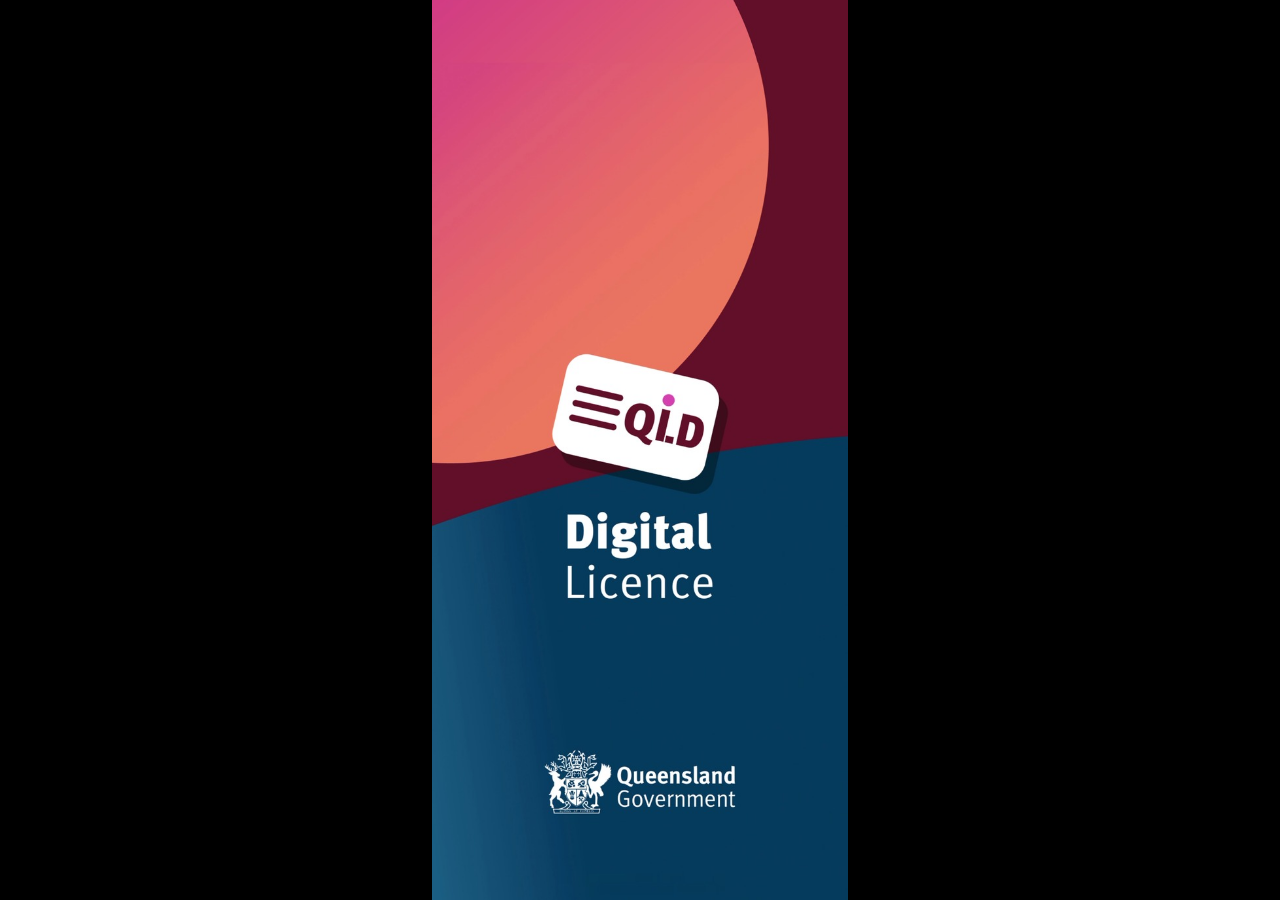
==== index.html @ ea9fc692 "Add files via upload" ====
<!DOCTYPE html>
<html lang="en-AU">
<head>
<meta charset="utf-8">
<meta name="viewport" content="width=device-width, initial-scale=1, viewport-fit=cover">
<meta name="theme-color" content="#691628">
<meta name="mobile-web-app-capable" content="yes">
<meta name="apple-mobile-web-app-capable" content="yes">
<meta name="apple-mobile-web-app-status-bar-style" content="black-translucent">
<meta name="apple-mobile-web-app-title" content="Digital Licence">
<link rel="apple-touch-icon" href="img/app-icon.png?v=1792135940">
<link rel="icon" type="image/png" href="img/app-icon.png?v=1792135940">
<link rel="manifest" href="manifest.webmanifest">
<title>QLD Digital Licence</title>
<link rel="preconnect" href="https://fonts.googleapis.com">
<link rel="preconnect" href="https://fonts.gstatic.com" crossorigin>
<link rel="stylesheet" href="https://fonts.googleapis.com/css2?family=Roboto:ital,wght@0,100..900;1,100..900&display=swap">
<link rel="stylesheet" href="styles.css?v=1792135940">
</head>
<body>

<div id="app">

  <!-- ══ Splash ══ -->
  <div class="screen" id="splash">
    <img src="img/splash.jpg?v=1792135940" alt="Queensland Digital Licence">
  </div>

  <!-- ══ PIN ══ -->
  <div class="screen" id="pin" hidden>
    <div class="pin-body">
      <svg class="pin-lock" viewBox="0 0 88 120" fill="none" aria-hidden="true">
        <defs>
          <linearGradient id="lockGrad" x1="0" y1="0" x2="1" y2="1">
            <stop offset="0"   stop-color="#5F1049"/>
            <stop offset=".55" stop-color="#8E1A44"/>
            <stop offset="1"   stop-color="#C8455E"/>
          </linearGradient>
        </defs>
        <rect x="4" y="44" width="80" height="72" rx="17" stroke="url(#lockGrad)" stroke-width="8"/>
        <path d="M19 44V30a25 25 0 0 1 50 0v14" stroke="url(#lockGrad)" stroke-width="8" stroke-linecap="round"/>
        <circle cx="44" cy="72" r="10" stroke="url(#lockGrad)" stroke-width="7"/>
        <path d="M44 82v14" stroke="url(#lockGrad)" stroke-width="7" stroke-linecap="round"/>
      </svg>

      <p class="pin-title">Enter your 6 digit PIN</p>
      <p class="pin-status" id="pinStatus">Success</p>

      <div class="pin-dots" id="pinDots">
        <div class="pin-cell"></div><div class="pin-cell"></div><div class="pin-cell"></div>
        <div class="pin-cell"></div><div class="pin-cell"></div><div class="pin-cell"></div>
      </div>

      <p class="pin-reset">Forgot your PIN?<b>RESET</b></p>
    </div>

    <div class="keypad" id="keypad">
      <div class="keypad-grid">
        <div class="key" data-key="1">1</div>
        <div class="key" data-key="2">2</div>
        <div class="key" data-key="3">3</div>
        <div class="key" data-key="4">4</div>
        <div class="key" data-key="5">5</div>
        <div class="key" data-key="6">6</div>
        <div class="key" data-key="7">7</div>
        <div class="key" data-key="8">8</div>
        <div class="key" data-key="9">9</div>
        <div class="key blank"></div>
        <div class="key" data-key="0">0</div>
        <div class="key" data-key="del" aria-label="Delete">
          <svg viewBox="0 0 96 66" fill="none" stroke="#6B1030" stroke-width="6"
               stroke-linecap="round" stroke-linejoin="round">
            <path d="M31 5 5 33l26 28h60V5H31z"/>
            <path d="M50 22l22 22M72 22 50 44"/>
          </svg>
        </div>
      </div>
    </div>
  </div>

  <!-- ══ Loading ══ -->
  <div class="screen" id="loading" hidden>
    <header class="topbar">
      <img class="brand" src="img/qg-lockup.png?v=1792135940" alt="Queensland Government">
      <img class="cog"   src="img/gear.png?v=1792135940" alt="Settings">
    </header>

    <div class="loading-body">
      <p class="loading-text" id="loadingText">Fetching your digital wallet</p>
      <svg class="spinner" viewBox="0 0 122 122" role="status" aria-live="polite" aria-label="Loading">
        <circle cx="61" cy="61" r="54"/>
      </svg>
    </div>

    <nav class="tabbar">
      <svg class="notch" viewBox="0 0 320 40" aria-hidden="true"><path d="M0 37H59.5A155 155 0 0 1 260.5 37H320V40H0Z" fill="#fff"/><path d="M0 37H59.5A155 155 0 0 1 260.5 37H320" fill="none" stroke="#D5D5DA" stroke-width="2"/></svg>
      <div class="tab active" data-go="home"><span class="ico"><img class="t-home" src="img/tab-home.png?v=1792135940" alt=""></span>Home</div>
      <div class="tab" data-go="wallet"><span class="ico"><img class="t-wallet" src="img/tab-wallet.png?v=1792135940" alt=""></span>Wallet</div>
      <div class="tab" data-go="showqr"><span class="ico"><img class="t-qr" src="img/tab-qr.png?v=1792135940" alt=""></span>Show QR</div>
      <div class="tab" data-go="scanqr"><span class="ico"><img class="t-scan" src="img/tab-scan.png?v=1792135940" alt=""></span>Scan QR</div>
      <div class="tab" data-go="messages"><span class="ico"><img class="t-msg" src="img/tab-msg.png?v=1792135940" alt=""></span>Messages</div>
    </nav>
  </div>

  <!-- ══ Home ══ -->
  <div class="screen" id="home" hidden>

    <header class="topbar">
      <img class="brand" src="img/qg-lockup.png?v=1792135940" alt="Queensland Government">
      <img class="cog"   src="img/gear.png?v=1792135940" alt="Settings">
    </header>

    <main class="sheet">
      <h1 class="greeting reveal" data-step="0" id="greeting">Good evening</h1>
      <div class="pull-gap"></div>

      <div class="licence reveal" data-step="1">
        <img class="thumb" src="img/car-tile.jpg?v=1792135940" alt="">
        <span class="name">Driver Licence</span>
        <span class="go"><img src="img/ic-chev.png?v=1792135940" alt=""></span>
      </div>

      <h2 class="section-label reveal" data-step="2">Services</h2>
      <div class="services reveal" data-step="2">
        <div class="service">
          <span class="icon"><img class="ic-qld" src="img/ic-qld.png?v=1792135940" alt=""></span>
          <span class="label">Check registration status</span>
          <img class="out" src="img/ic-ext.png?v=1792135940" alt="Opens in a new window">
        </div>
        <div class="service">
          <span class="icon"><img class="ic-dollar" src="img/ic-dollar.png?v=1792135940" alt=""></span>
          <span class="label">Renew registration</span>
          <img class="out" src="img/ic-ext.png?v=1792135940" alt="Opens in a new window">
        </div>
        <div class="service">
          <span class="icon"><img class="ic-gavel" src="img/ic-gavel.png?v=1792135940" alt=""></span>
          <span class="label">Pay a fine</span>
          <img class="out" src="img/ic-ext.png?v=1792135940" alt="Opens in a new window">
        </div>
        <div class="service">
          <span class="icon"><img class="ic-pin" src="img/ic-pin.png?v=1792135940" alt=""></span>
          <span class="label">Find a Customer Service Centre</span>
          <img class="out" src="img/ic-ext.png?v=1792135940" alt="Opens in a new window">
        </div>
      </div>

      <h2 class="section-label reveal" data-step="3">Learn more about</h2>
      <div class="learn reveal" data-step="2">
        <article class="learn-card"><img class="cover" src="img/card-donatelife.jpg?v=1792135940" alt=""><div class="body"><p class="copy">Register as an organ and tissue donor today</p><div class="foot"><img src="img/ic-ext.png?v=1792135940" alt=""></div></div></article>
        <article class="learn-card"><img class="cover" src="img/card-flood.jpg?v=1792135940" alt=""><div class="body"><p class="copy">Disaster recovery support</p><div class="foot"><img src="img/ic-ext.png?v=1792135940" alt=""></div></div></article>
        <article class="learn-card"><img class="cover" src="img/card-safer.jpg?v=1792135940" alt=""><div class="body"><p class="copy">Making Qld Safer</p><div class="foot"><img src="img/ic-ext.png?v=1792135940" alt=""></div></div></article>
        <article class="learn-card"><img class="cover" src="img/card-sports.jpg?v=1792135940" alt=""><div class="body"><p class="copy">Play on sports vouchers</p><div class="foot"><img src="img/ic-ext.png?v=1792135940" alt=""></div></div></article>
        <article class="learn-card"><img class="cover" src="img/card-home.jpg?v=1792135940" alt=""><div class="body"><p class="copy">A place to call home</p><div class="foot"><img src="img/ic-ext.png?v=1792135940" alt=""></div></div></article>
        <article class="learn-card"><img class="cover" src="img/card-dfv.jpg?v=1792135940" alt=""><div class="body"><p class="copy">Get walking and start talking to help end DFV</p><div class="foot"><img src="img/ic-ext.png?v=1792135940" alt=""></div></div></article>
        <article class="learn-card"><img class="cover" src="img/card-app.jpg?v=1792135940" alt=""><div class="body"><p class="copy">The Digital Licence App</p><div class="foot"><img src="img/ic-ext.png?v=1792135940" alt=""></div></div></article>
      </div>

      <div class="view-all reveal" data-step="3">
        <img class="va-prev" src="img/ic-chev.png?v=1792135940" alt=""><span>VIEW ALL</span>
        <img src="img/ic-chev.png?v=1792135940" alt="">
      </div>

      <img class="promo reveal" data-step="3" src="img/banner-roadrules.jpg?v=1792135940"  alt="Road Rules Refresher">
      <img class="promo reveal" data-step="3" src="img/banner-delivering.jpg?v=1792135940" alt="Delivering for Queensland">
    </main>

    <div class="consent" id="consent" hidden>
      <div class="consent-card" role="dialog" aria-modal="true" aria-labelledby="consentTitle">
        <h2 id="consentTitle">Consent required</h2>
        <p>You are about to share your information with a third party. Do you wish to continue?</p>
        <div class="consent-btns">
          <button type="button" data-consent="no">No</button>
          <button type="button" data-consent="yes">Yes</button>
        </div>
      </div>
    </div>

    <nav class="tabbar">
      <svg class="notch" viewBox="0 0 320 40" aria-hidden="true"><path d="M0 37H59.5A155 155 0 0 1 260.5 37H320V40H0Z" fill="#fff"/><path d="M0 37H59.5A155 155 0 0 1 260.5 37H320" fill="none" stroke="#D5D5DA" stroke-width="2"/></svg>
      <div class="tab active" data-go="home"><span class="ico"><img class="t-home" src="img/tab-home.png?v=1792135940" alt=""></span>Home</div>
      <div class="tab" data-go="wallet"><span class="ico"><img class="t-wallet" src="img/tab-wallet.png?v=1792135940" alt=""></span>Wallet</div>
      <div class="tab" data-go="showqr"><span class="ico"><img class="t-qr" src="img/tab-qr.png?v=1792135940" alt=""></span>Show QR</div>
      <div class="tab" data-go="scanqr"><span class="ico"><img class="t-scan" src="img/tab-scan.png?v=1792135940" alt=""></span>Scan QR</div>
      <div class="tab" data-go="messages"><span class="ico"><img class="t-msg" src="img/tab-msg.png?v=1792135940" alt=""></span>Messages</div>
    </nav>
  </div>


  <!-- ══ Wallet ══ -->
  <div class="screen" id="wallet" hidden>
    <header class="topbar topbar--title"><h1 class="topbar-title">Wallet</h1></header>

    <main class="sheet wallet-sheet">
      <div class="pull-gap"></div>
      <div class="licence">
        <img class="thumb" src="img/car-tile.jpg?v=1792135940" alt="">
        <span class="name">Driver Licence</span>
        <span class="go"><img src="img/ic-chev.png?v=1792135940" alt=""></span>
      </div>
      <button class="add-btn" type="button">ADD
        <svg viewBox="0 0 46 48" aria-hidden="true"><path d="M23 4v40M3 24h40" stroke="#fff" stroke-width="5" stroke-linecap="round" fill="none"/></svg>
      </button>
    </main>

    <nav class="tabbar">
      <svg class="notch" viewBox="0 0 320 40" aria-hidden="true"><path d="M0 37H59.5A155 155 0 0 1 260.5 37H320V40H0Z" fill="#fff"/><path d="M0 37H59.5A155 155 0 0 1 260.5 37H320" fill="none" stroke="#D5D5DA" stroke-width="2"/></svg>
      <div class="tab" data-go="home"><span class="ico"><img class="t-home" src="img/tab-home-off.png?v=1792135940" alt=""></span>Home</div>
      <div class="tab active" data-go="wallet"><span class="ico"><img class="t-wallet" src="img/tab-wallet-on.png?v=1792135940" alt=""></span>Wallet</div>
      <div class="tab" data-go="showqr"><span class="ico"><img class="t-qr" src="img/tab-qr.png?v=1792135940" alt=""></span>Show QR</div>
      <div class="tab" data-go="scanqr"><span class="ico"><img class="t-scan" src="img/tab-scan.png?v=1792135940" alt=""></span>Scan QR</div>
      <div class="tab" data-go="messages"><span class="ico"><img class="t-msg" src="img/tab-msg.png?v=1792135940" alt=""></span>Messages</div>
    </nav>
  </div>


  <!-- ══ Driver Licence (sample data) ══ -->
  <div class="screen" id="licence" hidden>
    <header class="lic-top">
      <button class="lic-back" type="button" data-back>
        <svg viewBox="0 0 22 38" aria-hidden="true"><polyline points="18,3 4,19 18,35" fill="none" stroke="currentColor" stroke-width="4" stroke-linecap="round" stroke-linejoin="round"/></svg>
        Back
      </button>
      <img class="lic-crest" src="img/qg-lockup-dark.png?v=1792135940" alt="Queensland Government">
    </header>

    <img class="lic-watermark" src="img/watermark.png?v=1792135940" alt="" aria-hidden="true">

    <div class="lic-scroll">
    <div class="lic-headband"><h1 class="lic-heading">Driver Licence</h1></div>
    <main class="lic-body">

      <section class="lic-id">
        <img class="lic-photo" src="img/photo.jpg?v=1792135940" alt="">
        <div class="lic-fields">
          <p class="lic-name">OLIVIA MAY<br><b>GEORGE</b></p>
          <p class="lic-key">DoB</p>
          <p class="lic-val">19 JAN 2008</p>
          <p class="lic-key"><u>Licence No.</u><svg class="mini" viewBox="0 0 34 34" aria-hidden="true"><rect x="12" y="4" width="18" height="22" rx="3" fill="none" stroke="currentColor" stroke-width="2.6"/><path d="M8 10v18a2 2 0 0 0 2 2h12" fill="none" stroke="currentColor" stroke-width="2.6" stroke-linecap="round"/></svg></p>
          <p class="lic-val">182284383</p>
        </div>
      </section>

      <p class="lic-refresh">Information was refreshed online:<br><b id="refreshedAt">05 Sep 2026 06:31pm</b></p>

      <div class="lic-rows">
        <div class="lic-group">
          <div class="lic-row"><span class="lic-lbl"><u>Status</u><svg class="info" viewBox="0 0 34 34" aria-hidden="true"><circle cx="17" cy="17" r="15" fill="none" stroke="currentColor" stroke-width="2.6"/><circle cx="17" cy="10" r="2.2" fill="currentColor"/><path d="M17 15v11" stroke="currentColor" stroke-width="2.8" stroke-linecap="round"/></svg></span>
            <span class="lic-v"><span class="pill-current">Current</span></span></div>
        </div>
        <div class="lic-group">
          <div class="lic-row"><span class="lic-lbl">Age</span>
            <span class="lic-v lic-ok">
              <svg viewBox="0 0 40 40" aria-hidden="true"><circle cx="20" cy="20" r="20" fill="#198051"/><path d="M11 20.5l6 6 12-12.5" fill="none" stroke="#fff" stroke-width="4" stroke-linecap="round" stroke-linejoin="round"/></svg>
              Over 18</span></div>
        </div>
        <div class="lic-group">
          <div class="lic-row"><span class="lic-lbl"><u>Class</u><svg class="info" viewBox="0 0 34 34" aria-hidden="true"><circle cx="17" cy="17" r="15" fill="none" stroke="currentColor" stroke-width="2.6"/><circle cx="17" cy="10" r="2.2" fill="currentColor"/><path d="M17 15v11" stroke="currentColor" stroke-width="2.8" stroke-linecap="round"/></svg></span>
            <span class="lic-v">(CA)&nbsp;Automatic Car<img class="lic-car" src="img/lic-car.png?v=1792135940" alt=""></span></div>
          <div class="lic-row"><span class="lic-lbl">Type</span><span class="lic-v">(P1) Provisional P1</span></div>
          <div class="lic-row"><span class="lic-lbl">Expiry</span><span class="lic-v">06 Aug 2031</span></div>
        </div>
        <div class="lic-group">
          <div class="lic-row"><span class="lic-lbl"><u>Conditions</u><svg class="info" viewBox="0 0 34 34" aria-hidden="true"><circle cx="17" cy="17" r="15" fill="none" stroke="currentColor" stroke-width="2.6"/><circle cx="17" cy="10" r="2.2" fill="currentColor"/><path d="M17 15v11" stroke="currentColor" stroke-width="2.8" stroke-linecap="round"/></svg></span><span class="lic-v">-</span></div>
        </div>
        <div class="lic-group">
          <div class="lic-row"><span class="lic-lbl">Address<em>Are your details up<br>to date?</em></span>
            <span class="lic-v">69 STAFFORD RD<br>STAFFORD<br>QLD 4064<br>AU</span></div>
        </div>
        <div class="lic-group">
          <div class="lic-row"><span class="lic-lbl"><u>Card number</u><svg class="mini" viewBox="0 0 34 34" aria-hidden="true"><rect x="12" y="4" width="18" height="22" rx="3" fill="none" stroke="currentColor" stroke-width="2.6"/><path d="M8 10v18a2 2 0 0 0 2 2h12" fill="none" stroke="currentColor" stroke-width="2.6" stroke-linecap="round"/></svg></span><span class="lic-v">01F20138945</span></div>
        </div>
        <div class="lic-group">
          <div class="lic-row"><span class="lic-lbl"><u>Signature</u>
              <svg class="mini" viewBox="0 0 34 34" aria-hidden="true"><circle cx="15" cy="15" r="10" fill="none" stroke="currentColor" stroke-width="2.6"/><path d="M22 22l8 8" stroke="currentColor" stroke-width="2.8" stroke-linecap="round"/><path d="M11 15h8M15 11v8" stroke="currentColor" stroke-width="2.2" stroke-linecap="round"/></svg></span>
            <span class="lic-v"><svg class="lic-sign" viewBox="0 0 300 90" aria-hidden="true"><path d="M14 66c18-30 30-46 38-48 6-1 5 7 1 18-5 13-13 26-19 33-4 5-6 4-5-2 2-11 12-27 24-38 9-8 14-9 15-4 1 4-2 11-4 16-2 4-1 6 2 5 4-1 9-6 13-11m8 10c8-14 14-22 18-23 4 0 3 6 0 13-2 6-5 11-6 14-1 2 0 3 2 2 4-2 9-8 13-14m4-1c6-11 11-17 15-17 3 0 2 5-1 11-2 5-4 9-4 11-1 2 1 3 3 2 5-2 12-9 18-17" fill="none" stroke="#111" stroke-width="3.4" stroke-linecap="round" stroke-linejoin="round"/></svg></span></div>
        </div>
        <div class="lic-group">
          <div class="lic-row"><span class="lic-lbl">Issuing Country</span><span class="lic-v">AU</span></div>
          <div class="lic-row"><span class="lic-lbl">Issuing Authority</span>
            <span class="lic-v">Queensland Government,<br>Department of Transport<br>and Main Roads</span></div>
        </div>
      </div>

      <button class="share-pdf" type="button">SHARE PDF COPY</button>
    </main>
    </div>

    <nav class="tabbar">
      <svg class="notch" viewBox="0 0 320 40" aria-hidden="true"><path d="M0 37H59.5A155 155 0 0 1 260.5 37H320V40H0Z" fill="#fff"/><path d="M0 37H59.5A155 155 0 0 1 260.5 37H320" fill="none" stroke="#D5D5DA" stroke-width="2"/></svg>
      <div class="tab active" data-go="home"><span class="ico"><img class="t-home" src="img/tab-home.png?v=1792135940" alt=""></span>Home</div>
      <div class="tab" data-go="wallet"><span class="ico"><img class="t-wallet" src="img/tab-wallet.png?v=1792135940" alt=""></span>Wallet</div>
      <div class="tab" data-go="showqr"><span class="ico"><img class="t-qr" src="img/tab-qr.png?v=1792135940" alt=""></span>Show QR</div>
      <div class="tab" data-go="scanqr"><span class="ico"><img class="t-scan" src="img/tab-scan.png?v=1792135940" alt=""></span>Scan QR</div>
      <div class="tab" data-go="messages"><span class="ico"><img class="t-msg" src="img/tab-msg.png?v=1792135940" alt=""></span>Messages</div>
    </nav>
  </div>


  <!-- ══ Show QR ══ -->
  <div class="screen" id="addcred" hidden>
    <header class="topbar topbar--title">
      <button class="lic-back set-back" type="button" data-back>
        <svg viewBox="0 0 22 38" aria-hidden="true"><polyline points="18,3 4,19 18,35" fill="none" stroke="currentColor" stroke-width="4" stroke-linecap="round" stroke-linejoin="round"/></svg>
        Back
      </button>
      <h1 class="topbar-title">Add Credentials</h1>
    </header>
    <main class="sheet addcred-sheet">
      <h2 class="addcred-copy">Select an available credential to add to your wallet</h2>
      <div class="v-list">
        <div class="v-row"><img class="v-tile" src="img/tile-qbcc.png?v=1792135940" alt=""><span class="v-name">QBCC Licences</span><svg class="v-add" viewBox="0 0 40 40" aria-hidden="true"><circle cx="20" cy="20" r="18.5" fill="none" stroke="#1B8A5A" stroke-width="3"/><path d="M20 11v18M11 20h18" stroke="#1B8A5A" stroke-width="3" stroke-linecap="round"/></svg></div>
      </div>
    </main>
    <nav class="tabbar">
      <svg class="notch" viewBox="0 0 320 40" aria-hidden="true"><path d="M0 37H59.5A155 155 0 0 1 260.5 37H320V40H0Z" fill="#fff"/><path d="M0 37H59.5A155 155 0 0 1 260.5 37H320" fill="none" stroke="#D5D5DA" stroke-width="2"/></svg>
      <div class="tab" data-go="home"><span class="ico"><img class="t-home" src="img/tab-home-off.png?v=1792135940" alt=""></span>Home</div>
      <div class="tab active" data-go="wallet"><span class="ico"><img class="t-wallet" src="img/tab-wallet-on.png?v=1792135940" alt=""></span>Wallet</div>
      <div class="tab" data-go="showqr"><span class="ico"><img class="t-qr" src="img/tab-qr.png?v=1792135940" alt=""></span>Show QR</div>
      <div class="tab" data-go="scanqr"><span class="ico"><img class="t-scan" src="img/tab-scan.png?v=1792135940" alt=""></span>Scan QR</div>
      <div class="tab" data-go="messages"><span class="ico"><img class="t-msg" src="img/tab-msg.png?v=1792135940" alt=""></span>Messages</div>
    </nav>
  </div>

  <div class="screen" id="showqr" hidden>
    <header class="topbar topbar--plain"></header>
    <main class="sheet plain-sheet">
      <svg class="spinner qr-spin" viewBox="0 0 122 122" role="status" aria-label="Generating QR code"><circle cx="61" cy="61" r="54"/></svg>
      <div class="qr-content" hidden>
        <h2 class="qr-title">Show this QR Code to share your details</h2>
        <img class="qr-photo" src="img/photo.jpg?v=1792135940" alt="">
        <img class="qr-code" alt="QR code">
      </div>
    </main>
    <nav class="tabbar">
      <svg class="notch" viewBox="0 0 320 40" aria-hidden="true"><path d="M0 37H59.5A155 155 0 0 1 260.5 37H320V40H0Z" fill="#fff"/><path d="M0 37H59.5A155 155 0 0 1 260.5 37H320" fill="none" stroke="#D5D5DA" stroke-width="2"/></svg>
      <div class="tab" data-go="home"><span class="ico"><img class="t-home" src="img/tab-home-off.png?v=1792135940" alt=""></span>Home</div>
      <div class="tab" data-go="wallet"><span class="ico"><img class="t-wallet" src="img/tab-wallet.png?v=1792135940" alt=""></span>Wallet</div>
      <div class="tab active" data-go="showqr"><span class="ico"><img class="t-qr" src="img/tab-qr-on.png?v=1792135940" alt=""></span>Show QR</div>
      <div class="tab" data-go="scanqr"><span class="ico"><img class="t-scan" src="img/tab-scan.png?v=1792135940" alt=""></span>Scan QR</div>
      <div class="tab" data-go="messages"><span class="ico"><img class="t-msg" src="img/tab-msg.png?v=1792135940" alt=""></span>Messages</div>
    </nav>
  </div>

  <!-- ══ Scan QR ══ -->
  <div class="screen" id="scanqr" hidden>
    <div class="scroll-wrap">
    <header class="topbar topbar--title"><h1 class="topbar-title">Scan QR</h1></header>
    <main class="sheet">
      <h2 class="verify-title">Select what you need to verify</h2>
      <h3 class="section-label">Favourites</h3>
      <div class="v-list"><div class="v-row v-row--plain">
        <svg class="v-plus" viewBox="0 0 40 40" fill="none" stroke="#7B1040" stroke-width="2.6"><circle cx="20" cy="20" r="17"/><path d="M20 12v16M12 20h16" stroke-linecap="round"/></svg>
        <span class="v-name">Add Favourites</span></div></div>
      <h3 class="section-label">Identity and age</h3>
      <div class="v-list">
        <div class="v-row"><img class="v-tile" src="img/tile-photo-id.png?v=1792135940" alt=""><span class="v-name">Photo Identification</span><img class="v-go" src="img/ic-chev.png?v=1792135940" alt=""></div>
        <div class="v-row"><img class="v-tile" src="img/tile-age-18.png?v=1792135940" alt=""><span class="v-name">Someone is 18+</span><img class="v-go" src="img/ic-chev.png?v=1792135940" alt=""></div>
        <div class="v-row"><img class="v-tile" src="img/tile-someones-id.png?v=1792135940" alt=""><span class="v-name">Someone&#39;s identity</span><img class="v-go" src="img/ic-chev.png?v=1792135940" alt=""></div>
      </div>
      <h3 class="section-label">Transport</h3>
      <div class="v-list">
        <div class="v-row"><img class="v-tile" src="img/tile-driver-licence.png?v=1792135940" alt=""><span class="v-name">Driver Licence</span><img class="v-go" src="img/ic-chev.png?v=1792135940" alt=""></div>
        <div class="v-row"><img class="v-tile" src="img/tile-marine-licence.png?v=1792135940" alt=""><span class="v-name">Marine Licence</span><img class="v-go" src="img/ic-chev.png?v=1792135940" alt=""></div>
      </div>
      <h3 class="section-label">Industry Authorities</h3>
      <div class="v-list">
        <div class="v-row"><img class="v-tile" src="img/tile-dangerous-goods.png?v=1792135940" alt=""><span class="v-name">Dangerous Goods Driver Licence</span><img class="v-go" src="img/ic-chev.png?v=1792135940" alt=""></div>
        <div class="v-row"><img class="v-tile" src="img/tile-driver-auth.png?v=1792135940" alt=""><span class="v-name">Driver Authorisation</span><img class="v-go" src="img/ic-chev.png?v=1792135940" alt=""></div>
        <div class="v-row"><img class="v-tile" src="img/tile-driver-trainer.png?v=1792135940" alt=""><span class="v-name">Driver Trainer Accreditation</span><img class="v-go" src="img/ic-chev.png?v=1792135940" alt=""></div>
        <div class="v-row"><img class="v-tile" src="img/tile-pilot-escort.png?v=1792135940" alt=""><span class="v-name">Pilot/Escort Accreditation</span><img class="v-go" src="img/ic-chev.png?v=1792135940" alt=""></div>
        <div class="v-row"><img class="v-tile" src="img/tile-tow-assistant.png?v=1792135940" alt=""><span class="v-name">Tow Truck Assistant Accreditation</span><img class="v-go" src="img/ic-chev.png?v=1792135940" alt=""></div>
        <div class="v-row"><img class="v-tile" src="img/tile-tow-driver.png?v=1792135940" alt=""><span class="v-name">Tow Truck Driver Accreditation</span><img class="v-go" src="img/ic-chev.png?v=1792135940" alt=""></div>
        <div class="v-row"><img class="v-tile" src="img/tile-traffic-ctrl.png?v=1792135940" alt=""><span class="v-name">Traffic Controller Accreditation</span><img class="v-go" src="img/ic-chev.png?v=1792135940" alt=""></div>
      </div>
      <h3 class="section-label">Construction</h3>
      <div class="v-list">
        <div class="v-row"><img class="v-tile" src="img/qbcc-cert.png?v=1792135940" alt=""><span class="v-name">QBCC Building Certifier Licence</span><img class="v-go" src="img/ic-chev.png?v=1792135940" alt=""></div>
        <div class="v-row"><img class="v-tile" src="img/qbcc-contractor.png?v=1792135940" alt=""><span class="v-name">QBCC Contractor Licence</span><img class="v-go" src="img/ic-chev.png?v=1792135940" alt=""></div>
        <div class="v-row"><img class="v-tile" src="img/qbcc-fire.png?v=1792135940" alt=""><span class="v-name">QBCC Fire Occupational Licence</span><img class="v-go" src="img/ic-chev.png?v=1792135940" alt=""></div>
        <div class="v-row"><img class="v-tile" src="img/qbcc-mech.png?v=1792135940" alt=""><span class="v-name">QBCC Mechanical Services Occupational Licence</span><img class="v-go" src="img/ic-chev.png?v=1792135940" alt=""></div>
        <div class="v-row"><img class="v-tile" src="img/qbcc-nominee.png?v=1792135940" alt=""><span class="v-name">QBCC Nominee Supervisor Licence</span><img class="v-go" src="img/ic-chev.png?v=1792135940" alt=""></div>
        <div class="v-row"><img class="v-tile" src="img/qbcc-plumb-occ.png?v=1792135940" alt=""><span class="v-name">QBCC Plumber and Drainer Occupational Licence</span><img class="v-go" src="img/ic-chev.png?v=1792135940" alt=""></div>
        <div class="v-row"><img class="v-tile" src="img/qbcc-plumb-prov.png?v=1792135940" alt=""><span class="v-name">QBCC Plumber and Drainer Provisional Licence</span><img class="v-go" src="img/ic-chev.png?v=1792135940" alt=""></div>
        <div class="v-row"><img class="v-tile" src="img/qbcc-pool.png?v=1792135940" alt=""><span class="v-name">QBCC Pool Safety Inspector Licence</span><img class="v-go" src="img/ic-chev.png?v=1792135940" alt=""></div>
        <div class="v-row"><img class="v-tile" src="img/qbcc-site.png?v=1792135940" alt=""><span class="v-name">QBCC Site Supervisor Licence</span><img class="v-go" src="img/ic-chev.png?v=1792135940" alt=""></div>
      </div>
    </main>
    </div>

    <nav class="tabbar">
      <svg class="notch" viewBox="0 0 320 40" aria-hidden="true"><path d="M0 37H59.5A155 155 0 0 1 260.5 37H320V40H0Z" fill="#fff"/><path d="M0 37H59.5A155 155 0 0 1 260.5 37H320" fill="none" stroke="#D5D5DA" stroke-width="2"/></svg>
      <div class="tab" data-go="home"><span class="ico"><img class="t-home" src="img/tab-home-off.png?v=1792135940" alt=""></span>Home</div>
      <div class="tab" data-go="wallet"><span class="ico"><img class="t-wallet" src="img/tab-wallet.png?v=1792135940" alt=""></span>Wallet</div>
      <div class="tab" data-go="showqr"><span class="ico"><img class="t-qr" src="img/tab-qr.png?v=1792135940" alt=""></span>Show QR</div>
      <div class="tab active" data-go="scanqr"><span class="ico"><img class="t-scan" src="img/tab-scan-on.png?v=1792135940" alt=""></span>Scan QR</div>
      <div class="tab" data-go="messages"><span class="ico"><img class="t-msg" src="img/tab-msg.png?v=1792135940" alt=""></span>Messages</div>
    </nav>
  </div>

  <!-- ══ Messages ══ -->
  <div class="screen" id="messages" hidden>
    <header class="topbar topbar--title"><h1 class="topbar-title">Messages</h1></header>
    <main class="sheet plain-sheet">
      <h2 class="inbox-title">Your inbox is empty</h2>
      <img class="inbox-art" src="img/inbox-art.png?v=1792135940" alt="">
      <p class="inbox-sub">You don&#39;t have any messages.</p>
    </main>
    <nav class="tabbar">
      <svg class="notch" viewBox="0 0 320 40" aria-hidden="true"><path d="M0 37H59.5A155 155 0 0 1 260.5 37H320V40H0Z" fill="#fff"/><path d="M0 37H59.5A155 155 0 0 1 260.5 37H320" fill="none" stroke="#D5D5DA" stroke-width="2"/></svg>
      <div class="tab" data-go="home"><span class="ico"><img class="t-home" src="img/tab-home-off.png?v=1792135940" alt=""></span>Home</div>
      <div class="tab" data-go="wallet"><span class="ico"><img class="t-wallet" src="img/tab-wallet.png?v=1792135940" alt=""></span>Wallet</div>
      <div class="tab" data-go="showqr"><span class="ico"><img class="t-qr" src="img/tab-qr.png?v=1792135940" alt=""></span>Show QR</div>
      <div class="tab" data-go="scanqr"><span class="ico"><img class="t-scan" src="img/tab-scan.png?v=1792135940" alt=""></span>Scan QR</div>
      <div class="tab active" data-go="messages"><span class="ico"><img class="t-msg" src="img/tab-msg-on.png?v=1792135940" alt=""></span>Messages</div>
    </nav>
  </div>

  <!-- ══ Settings ══ -->
  <div class="screen" id="settings" hidden>
    <div class="scroll-wrap">
    <header class="topbar topbar--title">
      <button class="lic-back set-back" type="button" data-back>
        <svg viewBox="0 0 22 38" aria-hidden="true"><polyline points="18,3 4,19 18,35" fill="none" stroke="currentColor" stroke-width="4" stroke-linecap="round" stroke-linejoin="round"/></svg>
        Back
      </button>
      <h1 class="topbar-title">Settings</h1>
    </header>
    <main class="sheet">
      <h3 class="section-label set-label">App</h3>
      <div class="set-list">
        <div class="set-row"><img class="set-ic set-fingerprint" src="img/set-fingerprint.png?v=1792135940" alt=""><span class="set-name">Change PIN</span><img class="v-go" src="img/ic-chev.png?v=1792135940" alt=""></div>
        <div class="set-row"><img class="set-ic set-faceid" src="img/set-faceid.png?v=1792135940" alt=""><span class="set-name">Enable Face ID</span><span class="toggle" role="switch" aria-checked="false"><span></span></span></div>
        <div class="set-row"><img class="set-ic set-clock" src="img/set-clock.png?v=1792135940" alt=""><span class="set-name">Auto lock time</span><span class="set-val">3 minutes</span><img class="v-go" src="img/ic-chev.png?v=1792135940" alt=""></div>
      </div>
      <div class="set-list">
        <div class="set-row"><img class="set-ic set-cursor" src="img/set-cursor.png?v=1792135940" alt=""><span class="set-name">Access TMR Online Services</span><img class="v-go set-ext" src="img/ic-ext.png?v=1792135940" alt=""></div>
      </div>
      <div class="set-list">
        <div class="set-row"><img class="set-ic set-globe" src="img/set-globe.png?v=1792135940" alt=""><span class="set-name">International driving classes</span><img class="v-go" src="img/ic-chev.png?v=1792135940" alt=""></div>
      </div>
      <div class="set-list">
        <div class="set-row"><img class="set-ic set-doc" src="img/set-doc.png?v=1792135940" alt=""><span class="set-name">Terms &amp; Conditions</span><img class="v-go" src="img/ic-chev.png?v=1792135940" alt=""></div>
      </div>
      <div class="set-list">
        <div class="set-row"><img class="set-ic set-logout" src="img/set-logout.png?v=1792135940" alt=""><span class="set-name">Log out</span></div>
      </div>
      <div class="set-list">
        <div class="set-row"><img class="set-ic set-reset" src="img/set-reset.png?v=1792135940" alt=""><span class="set-name">Securely reset Digital Licence</span></div>
      </div>
      <p class="set-note">Resetting your app will restore it to its original state as when first downloaded. You will need to login with your Queensland Digital Identity again to access your Digital Licence.</p>
      <h3 class="set-heading">Queensland Digital Identity</h3>
      <div class="set-list set-list--last">
        <div class="set-row set-row--tall"><img class="set-ic set-delete" src="img/set-delete.png?v=1792135940" alt=""><span class="set-name">Request to delete my Queensland Digital Identity</span><img class="v-go set-ext" src="img/ic-ext.png?v=1792135940" alt=""></div>
      </div>
      <button class="feedback-btn" type="button">GIVE US YOUR FEEDBACK</button>
      <img class="set-logo" src="img/qg-lockup-dark.png?v=1792135940" alt="Queensland Government">
      <p class="set-copy">Queensland Digital Licence</p>
      <p class="set-copy set-copy2">Copyright&#169; State of Queensland 2026</p>
      <p class="set-version">Version No. 3.24.0 (12323)</p>
    </main>
    </div>

    <nav class="tabbar">
      <svg class="notch" viewBox="0 0 320 40" aria-hidden="true"><path d="M0 37H59.5A155 155 0 0 1 260.5 37H320V40H0Z" fill="#fff"/><path d="M0 37H59.5A155 155 0 0 1 260.5 37H320" fill="none" stroke="#D5D5DA" stroke-width="2"/></svg>
      <div class="tab active" data-go="home"><span class="ico"><img class="t-home" src="img/tab-home.png?v=1792135940" alt=""></span>Home</div>
      <div class="tab" data-go="wallet"><span class="ico"><img class="t-wallet" src="img/tab-wallet.png?v=1792135940" alt=""></span>Wallet</div>
      <div class="tab" data-go="showqr"><span class="ico"><img class="t-qr" src="img/tab-qr.png?v=1792135940" alt=""></span>Show QR</div>
      <div class="tab" data-go="scanqr"><span class="ico"><img class="t-scan" src="img/tab-scan.png?v=1792135940" alt=""></span>Scan QR</div>
      <div class="tab" data-go="messages"><span class="ico"><img class="t-msg" src="img/tab-msg.png?v=1792135940" alt=""></span>Messages</div>
    </nav>
  </div>

</div>



<script src="app.js?v=1792135940"></script>
</body>
</html>
---- styles.css ----
/* ============================================================
   QLD Digital Licence
   Layout measured from 1284 x 2778 screenshots (iPhone @3x).
   Timings measured from the screen recording (43 fps).
   ============================================================ */

*, *::before, *::after { box-sizing: border-box; margin: 0; padding: 0; }

:root {
  --maroon:      #7A1028;
  --maroon-deep: #691628;
  --sheet:       #E1E0E6;
  --card:        #FFFFFF;
  --ink:         #000000;
  --ink-soft:    #505050;
  --pin-ink:     #661B53;
  --pin-dot:     #661B53;
  --success:     #198051;
  --pad-grey:    #F7F5F6;
  --hair:        #DDDDE0;
  --tab-off:     #505050;
}

body {
  background: #000;
  height: 100vh;
  overflow: hidden;
  display: flex;
  justify-content: center;
  font-family: 'Roboto', -apple-system, BlinkMacSystemFont, 'Helvetica Neue', Arial, sans-serif;
}

#app {
  position: relative;
  width: min(100vw, calc(100vh * 1284 / 2778));
  height: 100vh;
  overflow: hidden;
  --u: calc(min(100vw, 100vh * 1284 / 2778) / 1284);
  --v: calc(100vh / 2778);
}

/* Screens cut hard between states, exactly as the app does */
.screen { position: absolute; inset: 0; overflow: hidden; }
.screen[hidden] { display: none !important; }

/* ───────────────── Splash ───────────────── */
#splash { z-index: 40; background: #0C3A5E; }
#splash img { width: 100%; height: 100%; object-fit: cover; object-position: center; display: block; }

/* ───────────────── PIN ───────────────── */
#pin { z-index: 30; background: #fff; display: flex; flex-direction: column; }

.pin-body { flex: 1; display: flex; flex-direction: column; align-items: center;
            padding-top: calc(186 * var(--v)); }
.pin-lock  { width: calc(88*var(--u)); height: calc(120*var(--u)); }
.pin-title { font-size: calc(60*var(--u)); color: var(--pin-ink); margin-top: calc(109 * var(--v)); }

/* Always in flow so the dots never shift when it appears */
.pin-status {
  font-size: calc(44*var(--u)); color: var(--success);
  margin-top: calc(117 * var(--v));
  visibility: hidden; opacity: 0;
}
.pin-status.show { visibility: visible; opacity: 1; }

.pin-dots { display: flex; gap: calc(14*var(--u)); margin-top: calc(65 * var(--v)); }
.pin-cell {
  width: calc(121*var(--u)); height: calc(151*var(--u));
  border: calc(7*var(--u)) solid var(--pin-ink);
  border-radius: calc(22*var(--u));
  display: flex; align-items: center; justify-content: center;
}
.pin-cell.revealed {
  font-size: calc(127*var(--u)); font-weight: 400; color: var(--pin-ink);
  line-height: 1;
}
.pin-cell.filled { border-color: transparent; }
.pin-cell.filled::after {
  content: ''; width: calc(46*var(--u)); height: calc(46*var(--u));
  background: var(--pin-dot); border-radius: 50%;
}
.pin-dots.verified .pin-cell.filled::after { background: var(--success); }

.pin-reset { font-size: calc(42*var(--u)); color: var(--ink-soft); margin-top: calc(131 * var(--v)); }
.pin-reset b { color: #5D1928; font-weight: 700;
               letter-spacing: calc(2*var(--u)); margin-left: calc(24*var(--u)); }

.keypad {
  flex-shrink: 0; background: var(--pad-grey);
  border-top: calc(2*var(--u)) solid var(--hair);
  padding: calc(46*var(--v)) calc(72*var(--u)) 0;
  padding-bottom: max(calc(104 * var(--v)), env(safe-area-inset-bottom));
}
.keypad-grid { display: grid; grid-template-columns: repeat(3, 1fr); }
.key {
  height: calc(177 * var(--v));
  display: flex; align-items: center; justify-content: center;
  font-size: calc(127*var(--u)); font-weight: 400; color: var(--maroon-deep);
  cursor: pointer; user-select: none; -webkit-tap-highlight-color: transparent;
  border-radius: calc(20*var(--u));
  transition: background .06s ease, color .2s ease;
}
.key { position: relative; overflow: hidden; touch-action: manipulation; }
.key.pressed { background: rgba(107,16,48,.10); }
.key .ripple {
  position: absolute; border-radius: 50%;
  background: rgba(107,16,48,.22);
  pointer-events: none;
  transform: translate(-50%,-50%) scale(0);
  animation: key-ripple .45s cubic-bezier(.2,.6,.35,1) forwards;
}
@keyframes key-ripple {
  to { transform: translate(-50%,-50%) scale(1); opacity: 0; }
}
.key.blank  { pointer-events: none; }
.key svg    { width: calc(96*var(--u)); height: calc(66*var(--u)); }
.keypad.locked .key { color: #B8B8B8; pointer-events: none; }
.keypad.locked .key svg { stroke: #B8B8B8; }

/* ───────── Shell shared by loading + home ───────── */
.topbar {
  flex-shrink: 0;
  background:
    linear-gradient(158deg, rgb(105,22,40) 0 41.5%, rgba(105,22,40,0) 42.7%),
    linear-gradient(90deg, rgb(102,23,38) 0%, rgb(151,36,62) 100%);
  display: flex; align-items: center; justify-content: space-between;
  padding: calc(169*var(--v)) calc(94*var(--u)) calc(57*var(--v)) calc(56*var(--u));
}
.topbar .brand { width: calc(394*var(--u)); height: calc(134*var(--u)); display: block; flex: none; }
.topbar .cog   { width: calc(76*var(--u));  height: calc(80*var(--u)); display: block; flex: none;
                 position: relative; top: calc(-8*var(--v)); }

.tabbar {
  position: relative; flex-shrink: 0; display: flex;
  background: #fff; border-top: calc(2*var(--u)) solid #D5D5DA;
}
.tabbar .notch {
  position: absolute; left: 50%; transform: translateX(-50%);
  top: calc(-37 * var(--u));
  width: calc(320*var(--u)); height: calc(40*var(--u));
  display: block; overflow: visible;
}
.tab {
  position: relative;
  flex: 1; display: flex; flex-direction: column; align-items: center;
  gap: calc(24*var(--v));
  padding: calc(18*var(--v)) 0 max(calc(128*var(--v)), env(safe-area-inset-bottom));
  font-size: calc(42*var(--u)); color: var(--tab-off);
  cursor: pointer; -webkit-tap-highlight-color: transparent;
}
.tab .ico { height: calc(91*var(--u)); display: flex; align-items: flex-end; justify-content: center; }
.tab .ico img { display: block; width: auto; }
.t-home   { height: calc(72*var(--u)); margin-bottom: calc(-4*var(--u)); }
.t-wallet { height: calc(60*var(--u)); margin-bottom: calc(2*var(--u)); }
.t-qr     { height: calc(93*var(--u)); margin-bottom: calc(2*var(--u)); }
.t-scan   { height: calc(62*var(--u)); margin-bottom: calc(1*var(--u)); }
.t-msg    { height: calc(56*var(--u)); margin-bottom: calc(4*var(--u)); }
.tab.active { color: var(--maroon-deep); }

/* ───────────────── Loading ───────────────── */
#loading { z-index: 20; background: #5A0A23; display: flex; flex-direction: column; }

.loading-body {
  flex: 1; background: var(--sheet);
  border-radius: calc(46*var(--u)) calc(46*var(--u)) 0 0;
  display: flex; flex-direction: column; align-items: center;
  padding-top: calc(951 * var(--v));
}
.loading-text {
  font-size: calc(66*var(--u)); color: var(--ink); text-align: center;
  padding: 0 calc(70*var(--u));
}
.spinner {
  width: calc(122*var(--u)); height: calc(122*var(--u));
  margin-top: calc(189 * var(--v));
  animation: spinner-rotate 2s linear infinite;
}
.spinner circle {
  fill: none;
  stroke: #620F29;
  stroke-width: 7;
  stroke-linecap: round;
  transform-origin: 50% 50%;
  animation: spinner-dash 1.9s ease-in-out infinite;
}
@keyframes spinner-rotate { to { transform: rotate(360deg); } }
@keyframes spinner-dash {
  0%   { stroke-dasharray: 10 330; stroke-dashoffset: 0; }
  50%  { stroke-dasharray: 250 90; stroke-dashoffset: -55; }
  100% { stroke-dasharray: 10 330; stroke-dashoffset: -339; }
}

/* ───────────────── Home ───────────────── */
#home { z-index: 10; background: linear-gradient(90deg, #691628 0%, #94223C 100%); display: flex; flex-direction: column; }

.sheet {
  flex: 1; background: var(--sheet);
  border-radius: calc(46*var(--u)) calc(46*var(--u)) 0 0;
  /* the app squares the sheet off against the header the instant you scroll,
     and rounds it again at the very top — measured as a one-frame switch */
  transition: border-radius 0s;
  overflow-y: auto; scrollbar-width: none;
  padding: calc(66*var(--v)) calc(75*var(--u)) calc(90*var(--v));
}
.sheet::-webkit-scrollbar { display: none; }
.sheet.docked { border-radius: 0; }

/* Sections land in sequence, matching the order and gaps in the recording */
.reveal { opacity: 0; transform: translateY(calc(14*var(--u))); }
.reveal.in { animation: reveal-in .16s ease-out forwards; }
@keyframes reveal-in { to { opacity: 1; transform: none; } }

.greeting {
  font-size: calc(85*var(--u)); font-weight: 400; color: var(--ink);
  margin-bottom: calc(53 * var(--v));
}

.licence {
  display: flex; align-items: stretch; overflow: hidden;
  background: var(--card); border-radius: calc(20*var(--u));
  height: calc(168*var(--u)); cursor: pointer; margin-bottom: calc(97 * var(--v));
}
.licence .thumb { width: calc(166*var(--u)); height: 100%; object-fit: cover; display: block; flex-shrink: 0; }
.licence .name  { flex: 1; display: flex; align-items: center; padding-left: calc(32*var(--u));
                  font-size: calc(61*var(--u)); color: var(--ink); }
.licence .go    { display: flex; align-items: center; padding-right: calc(35*var(--u)); }
.licence .go img{ width: calc(26*var(--u)); height: calc(40*var(--u)); }

.section-label { font-size: calc(55*var(--u)); font-weight: 400; color: var(--ink-soft);
                 margin-bottom: calc(24 * var(--v)); }

.services { display: flex; flex-direction: column; gap: calc(7*var(--u)); margin-bottom: calc(92 * var(--v)); }
.service {
  background: var(--card); height: calc(144*var(--u));
  display: flex; align-items: center;
  padding: 0 calc(28*var(--u)) 0 calc(26*var(--u)); cursor: pointer;
}
.services .service:first-child { border-radius: calc(20*var(--u)) calc(20*var(--u)) 0 0; }
.services .service:last-child  { border-radius: 0 0 calc(20*var(--u)) calc(20*var(--u)); }
.service .icon  { width: calc(68*var(--u)); display: flex; align-items: center; justify-content: center; flex-shrink: 0; }
.service .label { flex: 1; font-size: calc(55*var(--u)); color: var(--ink);
                  padding-left: calc(61*var(--u)); }
.service .out   { width: calc(42*var(--u)); height: calc(42*var(--u)); flex-shrink: 0; }
.ic-qld    { width: calc(76*var(--u)); height: calc(49*var(--u)); }
.ic-dollar { width: calc(38*var(--u)); height: calc(62*var(--u)); }
.ic-gavel  { width: calc(62*var(--u)); height: calc(62*var(--u)); }
.ic-pin    { width: calc(54*var(--u)); height: calc(67*var(--u)); }

.learn { display: flex; gap: calc(22*var(--u)); overflow-x: auto; scrollbar-width: none;
         margin-bottom: calc(67 * var(--v)); }
.learn::-webkit-scrollbar { display: none; }
.learn-card {
  flex: 0 0 auto; width: calc(542*var(--u));
  background: var(--card); border-radius: calc(20*var(--u));
  overflow: hidden; cursor: pointer; display: flex; flex-direction: column;
}
.learn-card img.cover { width: 100%; height: calc(341*var(--u)); object-fit: cover; display: block; }
.learn-card .body { flex: 1; display: flex; flex-direction: column;
                    padding: calc(31*var(--u)) calc(21*var(--u)) calc(14*var(--u)) calc(30*var(--u)); }
.learn-card .copy { flex: 1; font-size: calc(55*var(--u)); line-height: calc(65*var(--u));
                    max-width: calc(385*var(--u)); color: var(--ink); }
.learn-card .foot { display: flex; justify-content: flex-end; margin-top: calc(-23*var(--u)); }
.learn-card .foot img { width: calc(42*var(--u)); height: calc(42*var(--u)); }

.view-all { position: relative; display: flex; align-items: center; justify-content: center;
            margin-bottom: calc(103 * var(--v)); }
.view-all span { font-size: calc(49*var(--u)); font-weight: 700; color: #505050; letter-spacing: calc(4*var(--u)); }
.view-all img  { position: absolute; right: calc(16*var(--u)); width: calc(26*var(--u)); height: calc(40*var(--u)); }
.view-all .va-prev { left: calc(16*var(--u)); right: auto; transform: scaleX(-1);
                     visibility: hidden; }
.view-all.has-prev .va-prev { visibility: visible; }
.view-all.at-end img:not(.va-prev) { visibility: hidden; }

.promo { display: block; width: 100%; border-radius: calc(20*var(--u)); margin-bottom: calc(24*var(--v)); }
.promo:last-of-type { margin-bottom: 0; }

@media (prefers-reduced-motion: reduce) {
  .key .ripple { display: none; }
  .lic-watermark { animation: none; }
  .spinner, .spinner circle { animation-duration: 6s; }
  .reveal, .reveal.in { animation: none; opacity: 1; transform: none; }
  .key { transition: none; }
}

/* ───────────────── Wallet ───────────────── */
#wallet { z-index: 15; background: linear-gradient(90deg, #691628 0%, #94223C 100%); display: flex; flex-direction: column; }

.topbar--title {
  justify-content: center;
  padding: calc(202*var(--v)) calc(56*var(--u)) calc(25*var(--v));
}
.topbar-title {
  color: #fff; font-size: calc(59*var(--u)); font-weight: 400;
  line-height: calc(134*var(--u));
}

.wallet-sheet { position: relative; overflow: hidden; padding-top: calc(90*var(--v)); }

.add-btn {
  position: absolute;
  right: calc(61*var(--u));
  bottom: calc(104*var(--v));
  height: calc(119*var(--u));
  padding: 0 calc(50*var(--u));
  display: flex; align-items: center; gap: calc(36*var(--u));
  background: var(--maroon-deep);
  color: #fff; font-family: inherit;
  font-size: calc(48*var(--u)); font-weight: 700; letter-spacing: calc(2*var(--u));
  border: 0; border-radius: calc(60*var(--u));
  box-shadow: 0 calc(10*var(--u)) calc(26*var(--u)) rgba(60,6,22,.32);
  cursor: pointer; -webkit-tap-highlight-color: transparent;
}
.add-btn svg { width: calc(46*var(--u)); height: calc(48*var(--u)); display: block; }
.add-btn:active { filter: brightness(1.12); }

/* ───────────── Driver Licence detail ─────────────
   Layout measured from the recording; the content is sample data. */
#licence { z-index: 25; background: linear-gradient(90deg, #E7A356 0%, #F5D17F 100%); display: flex; flex-direction: column; }

.lic-top {
  flex-shrink: 0; position: relative; z-index: 3; height: calc(442*var(--v));
  background:
    linear-gradient(163deg, rgb(231,164,86) 0 37%, rgba(231,164,86,0) 39.5%),
    linear-gradient(90deg, rgb(231,163,86) 0%, rgb(245,209,126) 100%);
  background-size: calc(1284*var(--u)) calc(568*var(--v));
}
/* The 126 units below the bar scroll away with the content, exactly as the app
   does: "Back" and the crest stay put while "Driver Licence" slides under them. */
/* NOTE: no -webkit-overflow-scrolling here. On iOS it creates a stacking
   context, which trapped the licence content inside the scroller and made the
   watermark paint over all the text (desktop ignores the property, so it only
   showed on the phone). Momentum scrolling is the default since iOS 13. */
.lic-scroll {
  flex: 1; overflow-y: auto; scrollbar-width: none;
  overscroll-behavior: contain;
}
.lic-scroll::-webkit-scrollbar { display: none; }
.lic-headband {
  position: relative; height: calc(126*var(--v));
  background:
    linear-gradient(163deg, rgb(231,164,86) 0 37%, rgba(231,164,86,0) 39.5%),
    linear-gradient(90deg, rgb(231,163,86) 0%, rgb(245,209,126) 100%);
  background-size: calc(1284*var(--u)) calc(568*var(--v));
  background-position: 0 calc(-442*var(--v));
}
.lic-back {
  position: absolute; left: calc(40*var(--u)); top: calc(283*var(--v));
  display: flex; align-items: center; gap: calc(20*var(--u));
  background: none; border: 0; padding: 0; cursor: pointer;
  font-family: inherit; font-size: calc(60*var(--u)); color: #000000;
  -webkit-tap-highlight-color: transparent;
}
.lic-back svg { width: calc(22*var(--u)); height: calc(38*var(--u)); }
.lic-crest {
  position: absolute; right: calc(76*var(--u)); top: calc(257*var(--v));
  width: calc(395*var(--u)); height: calc(136*var(--u));
}
.lic-heading {
  position: absolute; left: calc(76*var(--u)); top: calc(-2*var(--v));
  font-size: calc(54*var(--u)); font-weight: 700; color: #000000;
}

.lic-body {
  position: relative; background: #fff;
  border-radius: calc(45*var(--u)) calc(45*var(--u)) 0 0;
  padding: 0 calc(76*var(--u)) calc(90*var(--v));
}

/* Security watermark. Artwork supplied by the user (852x1846 source).
   Animation fitted frame-by-frame to the 11:58 recording (60 fps, 385 frames,
   ~3 cycles), tracking the crest's right edge to sub-pixel precision:
     period  119.65 frames = 1.995 s
     easing  LINEAR — a triangle wave. Tested against sin / ease-in-out /
             ease: linear rms 0.82 px vs 1.42 / 1.59 / 3.12, so it grows and
             shrinks at a constant rate rather than easing at the turns.
     extremes frame 24 smallest, frame 84 largest — matches the two frames
             measured directly (923..1531 and 864..1590). */
.lic-watermark {
  position: absolute;
  left: calc(392*var(--u)); top: calc(923*var(--v));
  width: calc(501*var(--u)); height: auto;
  opacity: 1;                    /* colour is baked into the PNG: rgb(220,230,234) */
  transform-origin: 50% 50%;
  pointer-events: none; z-index: 1;
  animation: wm-pulse 1.995s linear infinite;
}
@keyframes wm-pulse {
  0%, 100% { transform: scale(1); }
  50%      { transform: scale(1.194); }
}
.lic-body > * { position: relative; z-index: 2; }
/* the mark washes over the photo but stays under all the text */
.lic-body > .lic-id { z-index: auto; }
.lic-photo  { position: relative; z-index: 0; }
.lic-fields { position: relative; z-index: 2; }

.lic-id { display: flex; gap: calc(48*var(--u)); padding-top: calc(24*var(--v)); }
.lic-photo { width: calc(371*var(--u)); height: calc(485*var(--u)); flex: none;
             object-fit: cover; border-radius: calc(6*var(--u)); }
.lic-fields { flex: 1; }
.lic-name { font-size: calc(60*var(--u)); line-height: calc(86*var(--u)); color: #000000; }
.lic-name b { font-weight: 700; }
.lic-key {
  display: flex; align-items: center; gap: calc(12*var(--u));
  font-size: calc(40*var(--u)); color: #505050; margin-top: calc(30*var(--v));
}
.lic-val { font-size: calc(53*var(--u)); font-weight: 700; color: #000000; margin-top: calc(1*var(--v)); }
.mini { width: calc(34*var(--u)); height: calc(40*var(--u)); flex: none; }
.info { width: calc(38*var(--u)); height: calc(39*var(--u)); flex: none; }

.lic-refresh {
  font-size: calc(44*var(--u)); line-height: calc(66*var(--u));
  color: #505050; margin-top: calc(59*var(--v));
}
.lic-refresh b { color: #000000; font-weight: 700; }

.lic-rows { margin-top: calc(54*var(--v)); }
.lic-group { border-top: calc(2*var(--u)) solid #D8D8DC; padding: calc(30*var(--v)) 0; }
.lic-row { display: flex; align-items: flex-start; padding: calc(8*var(--v)) 0;
           min-height: calc(90*var(--u)); }
.lic-group > .lic-row:only-child { min-height: calc(93*var(--u)); }
/* rows whose value is a pill or a ticked status sit taller and centred */
.lic-group > .lic-row:only-child:has(.pill-current) { min-height: calc(114*var(--u)); align-items: center; }
.lic-group > .lic-row:only-child:has(.lic-ok)      { min-height: calc(127*var(--u)); align-items: center; }
.lic-row:has(.pill-current) .lic-lbl { align-self: center; }
.lic-row:has(.lic-ok) .lic-lbl { align-self: center; position: relative;
                                 top: calc(-16*var(--v)); }
.lic-lbl {
  width: calc(400*var(--u)); flex: none;
  display: flex; align-items: center; align-content: flex-start; align-self: flex-start;
  flex-wrap: wrap; gap: calc(12*var(--u));
  font-size: calc(41*var(--u)); color: #505050;
}
.lic-lbl u { text-decoration: underline; text-underline-offset: calc(6*var(--u)); }
.lic-lbl em { width: 100%; font-style: italic; font-size: calc(40*var(--u)); line-height: calc(52*var(--u)); }
.lic-v {
  flex: 1; display: flex; align-items: center; flex-wrap: wrap; gap: calc(14*var(--u));
  padding-left: calc(48*var(--u));
  font-size: calc(54*var(--u)); line-height: calc(68*var(--u)); color: #000000;
}
/* the signature block is far taller than a text row */
.lic-group:has(.lic-sign) > .lic-row { min-height: calc(265*var(--u)); }
.lic-car  { width: calc(103*var(--u)); height: calc(57*var(--u)); margin-left: calc(-4*var(--u)); }
.lic-ok   { color: #198051; padding-left: calc(58*var(--u)); gap: calc(31*var(--u));
            position: relative; top: calc(-5*var(--v)); }
.lic-ok svg { width: calc(65*var(--u)); height: calc(65*var(--u));
              flex: none; display: block; overflow: visible; }
/* Under-18 variant: keeps .lic-ok's geometry (the :has() row rules key off it)
   and only swaps the colour. The red is approximate — the green was measured. */
.lic-under { color: #C8102E; }
.lic-sign { width: calc(341*var(--u)); height: calc(145*var(--u)); margin-left: calc(177*var(--u)); }
.pill-current {
  background: #198051; color: #fff; font-weight: 400;
  font-size: calc(50*var(--u)); line-height: 1;
  padding: calc(18.5*var(--u)) calc(26*var(--u));
  position: relative; top: calc(4*var(--v));
  border-radius: calc(22*var(--u));
}

.share-pdf {
  display: block; width: 100%; height: calc(120*var(--u));
  margin-top: calc(63*var(--v));
  background: #E8A457; color: #000000; font-family: inherit;
  font-size: calc(52*var(--u)); font-weight: 700; letter-spacing: calc(2*var(--u));
  border: 0; border-radius: calc(10*var(--u));
  cursor: pointer; -webkit-tap-highlight-color: transparent;
}
.share-pdf:active { filter: brightness(.95); }

/* ───── Collapsing header (Scan QR, Settings) ─────
   In the recording the title bar slides up 104 units on the first scroll and
   then pins, while the tab bar never moves. So the header and the sheet share
   one scroller and the bar is sticky inside it; the tab bar stays outside. */
.scroll-wrap {
  flex: 1; min-height: 0; overflow-y: auto;
  scrollbar-width: none; overscroll-behavior: contain;
}
.scroll-wrap::-webkit-scrollbar { display: none; }
.scroll-wrap > .topbar { position: sticky; top: calc(-104*var(--v)); z-index: 3; }
.scroll-wrap > .sheet  { overflow: visible; flex: none; }

/* ───────────── Show QR ───────────── */
#showqr   { z-index: 12; background: linear-gradient(90deg, #691628 0%, #94223C 100%); display: flex; flex-direction: column; }
#scanqr   { z-index: 12; background: linear-gradient(90deg, #691628 0%, #94223C 100%); display: flex; flex-direction: column; }
#messages { z-index: 12; background: linear-gradient(90deg, #691628 0%, #94223C 100%); display: flex; flex-direction: column; }
#settings { z-index: 14; background: linear-gradient(90deg, #691628 0%, #94223C 100%); display: flex; flex-direction: column; }

.topbar--plain { justify-content: flex-start; height: calc(360*var(--v)); padding: 0; }
.plain-sheet { display: flex; flex-direction: column; align-items: center; text-align: center;
               background: #fff; padding-top: calc(49*var(--v)); }

.qr-content[hidden] { display: none !important; }
.qr-content { display: flex; flex-direction: column; align-items: center; width: 100%; }
.qr-title {
  font-size: calc(61*var(--u)); font-weight: 500; color: var(--ink);
  line-height: calc(72*var(--u)); margin-top: 0;
}
.qr-photo  { width: calc(328*var(--u)); height: calc(420*var(--u)); margin-top: calc(92*var(--v));
             display: block; object-fit: cover; border-radius: calc(8*var(--u)); }
.qr-code   { width: calc(550*var(--u)); height: calc(550*var(--u)); margin-top: calc(100*var(--v)); display: block; }
.qr-spin   { position: absolute; left: 50%; top: calc(1351*var(--v));
             transform: translateX(-50%); margin: 0; }
.qr-spin[hidden] { display: none !important; }

/* ───────────── Scan QR ───────────── */
.verify-title {
  font-size: calc(62*var(--u)); font-weight: 400; color: #262626;
  text-align: center; margin-bottom: calc(51*var(--v));
}
#scanqr .sheet { padding-top: calc(63*var(--v)); }
#scanqr .section-label { margin-bottom: calc(13*var(--v)); }
.v-list { display: flex; flex-direction: column; gap: calc(12*var(--v)); margin-bottom: calc(72*var(--v)); }
.v-row {
  display: flex; align-items: center; background: var(--card);
  border-radius: calc(20*var(--u)); overflow: hidden;
  min-height: calc(168*var(--u)); cursor: pointer;
}
.v-row--plain { padding: 0 calc(24*var(--u)); gap: calc(28*var(--u)); min-height: calc(132*var(--u)); }
.v-tile {
  width: calc(168*var(--u)); height: calc(168*var(--u)); flex: none;
  display: block; object-fit: cover;
}
.v-name { flex: 1; padding: calc(20*var(--u)) calc(30*var(--u)) calc(20*var(--u)) calc(31*var(--u));
          font-size: calc(54*var(--u)); line-height: calc(68*var(--u)); color: var(--ink); }
.v-go   { width: calc(26*var(--u)); height: calc(40*var(--u)); margin-right: calc(36*var(--u)); flex: none; }
.v-plus { width: calc(72*var(--u)); height: calc(72*var(--u)); flex: none; }

/* ───────── Pull to refresh ─────────
   Measured on the wallet: a 122-wide badge rides out from under the header to
   y=777 as you pull (content stays put), then on release the sheet drops 126
   and shows "Updating" for ~470 ms before springing back. */
.pull-badge {
  position: absolute; left: 50%; top: calc(299*var(--v));
  width: calc(122*var(--u)); height: calc(122*var(--u));
  margin-left: calc(-61*var(--u));
  border-radius: 50%; background: #FCF5FE;
  box-shadow: 0 calc(6*var(--u)) calc(18*var(--u)) rgba(60,6,22,.22);
  display: flex; align-items: center; justify-content: center;
  z-index: 5; pointer-events: none; opacity: 0;
  transform: translateY(0);
}
.pull-badge.on { opacity: 1; }
.pull-badge.snap { transition: transform .22s ease-out, opacity .18s ease-out; }
.pull-badge svg { width: calc(57*var(--u)); height: calc(57*var(--u)); display: block; }
.pull-badge.spin svg { animation: pull-spin .9s linear infinite; }
@keyframes pull-spin { to { transform: rotate(360deg); } }

/* "Updating" row: a grey indeterminate spinner at x 72 and the word at x 156,
   both #505050, measured at f1032 of the 09-09 recording. */
.pull-label {
  position: absolute; left: calc(72*var(--u)); top: calc(450*var(--v));
  display: none; align-items: center; gap: calc(30*var(--u));
  font-size: calc(43*var(--u)); color: #505050;
  z-index: 5; pointer-events: none;
}
.pull-label.on { display: flex; }
.pull-label span { position: relative; top: calc(-3*var(--v)); }
.pull-spin { width: calc(54*var(--u)); height: calc(54*var(--u)); flex: none;
             animation: spinner-rotate 2s linear infinite; }
.pull-spin circle {
  fill: none; stroke: #505050; stroke-width: 5; stroke-linecap: round;
  transform-origin: 50% 50%;
  animation: spinner-dash 1.9s ease-in-out infinite;
}
/* The sheet's background stays put at y=360 while refreshing — only its
   content is pushed down 126 (verified: sheet top reads 364 throughout). */
/* The refresh row opens BELOW the greeting on home (measured: greeting stays at
   441, the card moves 579 -> 687) and at the top of the sheet on wallet
   (450 -> 576). The licence never moves at all. */
.pull-gap { height: 0; overflow: hidden; }
.sheet.settle .pull-gap { transition: height .24s ease-out; }
#home   .sheet.refreshing .pull-gap { height: calc(108*var(--u)); }
.wallet-sheet.refreshing  .pull-gap { height: calc(126*var(--u)); }
#home   .pull-label { top: calc(558*var(--v)); }
#wallet .pull-label { top: calc(450*var(--v)); }
.sheet.settle  { transition: padding-top .24s ease-out; }

/* ───────────── Add Credentials ───────────── */
#addcred { z-index: 16; background: linear-gradient(90deg, #691628 0%, #94223C 100%);
           display: flex; flex-direction: column; }
#addcred .sheet { padding-top: calc(60*var(--v)); }
.addcred-copy {
  font-size: calc(62*var(--u)); font-weight: 400; color: #262626;
  text-align: center; line-height: calc(78*var(--u));
  margin: 0 auto calc(74*var(--v)); max-width: calc(1060*var(--u));
}
.v-add { width: calc(71*var(--u)); height: calc(71*var(--u));
         flex: none; margin-right: calc(24*var(--u)); }

/* ───────────── Messages ───────────── */
.inbox-title { font-size: calc(68*var(--u)); font-weight: 400; color: var(--ink);
               margin-top: calc(272*var(--v)); }
.inbox-art   { width: calc(887*var(--u)); height: calc(889*var(--u)); display: block;
               margin: calc(180*var(--v)) calc(45*var(--u)) 0 0; }
.inbox-sub   { font-size: calc(51*var(--u)); font-weight: 400; color: var(--ink);
               margin-top: calc(182*var(--v)); }

/* ───────────── Settings ───────────── */
#settings .sheet { padding: calc(93*var(--v)) calc(91*var(--u)) calc(78*var(--v)) calc(90*var(--u)); }
.set-back { top: calc(236*var(--v)); left: calc(25*var(--u)); font-size: calc(54*var(--u));
            color: #fff; gap: calc(47*var(--u)); }
.set-back svg { width: calc(25*var(--u)); height: calc(44*var(--u)); }
.set-label { font-size: calc(61*var(--u)); font-weight: 700; color: #505050;
             margin-bottom: calc(27*var(--v)); }
.set-list { margin-bottom: calc(72*var(--v)); }
.set-list:last-of-type { margin-bottom: calc(42*var(--v)); }
.set-row {
  display: flex; align-items: center; gap: calc(56*var(--u));
  background: var(--card); border-radius: calc(22*var(--u));
  height: calc(144*var(--u)); padding: 0 0 0 calc(20*var(--u));
  margin-bottom: calc(6*var(--v)); cursor: pointer;
}
/* every icon sits in one 78-wide optical column centred on x = 149.5 */
.set-ic { flex: none; display: block; height: auto; box-sizing: content-box; }
.set-fingerprint { width: calc(55*var(--u)); padding: 0 calc(11.5*var(--u)); }
.set-faceid      { width: calc(78*var(--u)); }
.set-clock       { width: calc(62*var(--u)); padding: 0 calc(8*var(--u)); }
.set-cursor      { width: calc(54*var(--u)); padding: 0 calc(12*var(--u)); }
.set-globe       { width: calc(62*var(--u)); padding: 0 calc(8*var(--u)); }
.set-doc         { width: calc(62*var(--u)); padding: 0 calc(8*var(--u)); }
.set-logout      { width: calc(62*var(--u)); padding: 0 calc(8*var(--u)); }
.set-reset       { width: calc(74*var(--u)); padding: 0 calc(2*var(--u)); }
.set-name { flex: 1; font-size: calc(55*var(--u)); color: var(--ink); }
.set-val  { font-size: calc(44*var(--u)); color: var(--ink); margin-right: calc(-20*var(--u)); }
.set-row .v-go  { margin-right: calc(34*var(--u)); }
.set-ext  { width: calc(42*var(--u)); height: calc(42*var(--u)); }
.set-row .set-ext { margin-right: calc(27*var(--u)); }
.toggle {
  width: calc(160*var(--u)); height: calc(93*var(--u)); border-radius: calc(47*var(--u));
  background: linear-gradient(180deg,#F0F0F0 0%,#E6E6E6 45%,#EDEDED 100%);
  display: flex; align-items: center; padding: calc(6*var(--u));
  flex: none; margin-right: calc(33*var(--u));
}
.toggle span { width: calc(81*var(--u)); height: calc(81*var(--u)); border-radius: 50%; background: #fff;
               box-shadow: 0 calc(2*var(--u)) calc(8*var(--u)) rgba(0,0,0,.22),
                           0 0 0 calc(1*var(--u)) rgba(0,0,0,.05); }
.set-note { font-size: calc(45*var(--u)); line-height: calc(57*var(--u)); color: #505050;
            max-width: calc(1085*var(--u)); margin-bottom: calc(45*var(--v)); }
.set-heading { font-size: calc(61*var(--u)); font-weight: 700; color: #505050;
               margin-bottom: calc(26*var(--v)); }
.set-list.set-list--last { margin-bottom: calc(73*var(--v)); }
.set-row--tall { height: calc(203*var(--u)); }
.set-row--tall .set-name { line-height: calc(66*var(--u)); }
.set-delete { width: calc(68*var(--u)); padding: 0 calc(5*var(--u)); }
.feedback-btn {
  display: block; width: 100%; height: calc(143*var(--u));
  background: #620F29; color: #fff; border: 0; border-radius: calc(22*var(--u));
  font-family: inherit; font-size: calc(48*var(--u)); font-weight: 700;
  letter-spacing: calc(4.5*var(--u)); cursor: pointer;
  margin-bottom: calc(72*var(--v));
}
.set-logo { display: block; width: calc(396*var(--u)); height: auto;
            margin: 0 auto calc(54*var(--v)); }
.set-copy { text-align: center; font-size: calc(44*var(--u)); color: #000000;
            line-height: calc(75*var(--u)); }
.set-version { text-align: center; font-size: calc(44*var(--u)); color: #000000;
               margin-top: calc(57*var(--v)); }

/* ───────────── Consent dialog ───────────── */
.consent {
  position: absolute; inset: 0; z-index: 40;
  background: rgba(0,0,0,.28);
  display: flex; align-items: center; justify-content: center;
  animation: consent-in .16s ease-out;
}
.consent[hidden] { display: none !important; }
@keyframes consent-in { from { opacity: 0; } to { opacity: 1; } }
.consent-card {
  width: calc(760*var(--u)); background: #F2F2F4;
  border-radius: calc(28*var(--u)); overflow: hidden;
  padding: calc(46*var(--u)) calc(40*var(--u)) 0; text-align: center;
}
.consent-card h2 { font-size: calc(52*var(--u)); font-weight: 700; color: var(--ink); }
.consent-card p  { font-size: calc(44*var(--u)); line-height: calc(58*var(--u)); color: #3A3A3E;
                   margin: calc(20*var(--u)) 0 calc(36*var(--u)); }
.consent-btns { display: flex; margin: 0 calc(-40*var(--u)); border-top: calc(2*var(--u)) solid #C9C9CE; }
.consent-btns button {
  flex: 1; height: calc(112*var(--u)); background: none; border: 0;
  font-family: inherit; font-size: calc(52*var(--u)); color: #0A66C2; cursor: pointer;
}
.consent-btns button + button { border-left: calc(2*var(--u)) solid #C9C9CE; font-weight: 700; }
.consent-btns button:active { background: rgba(0,0,0,.05); }
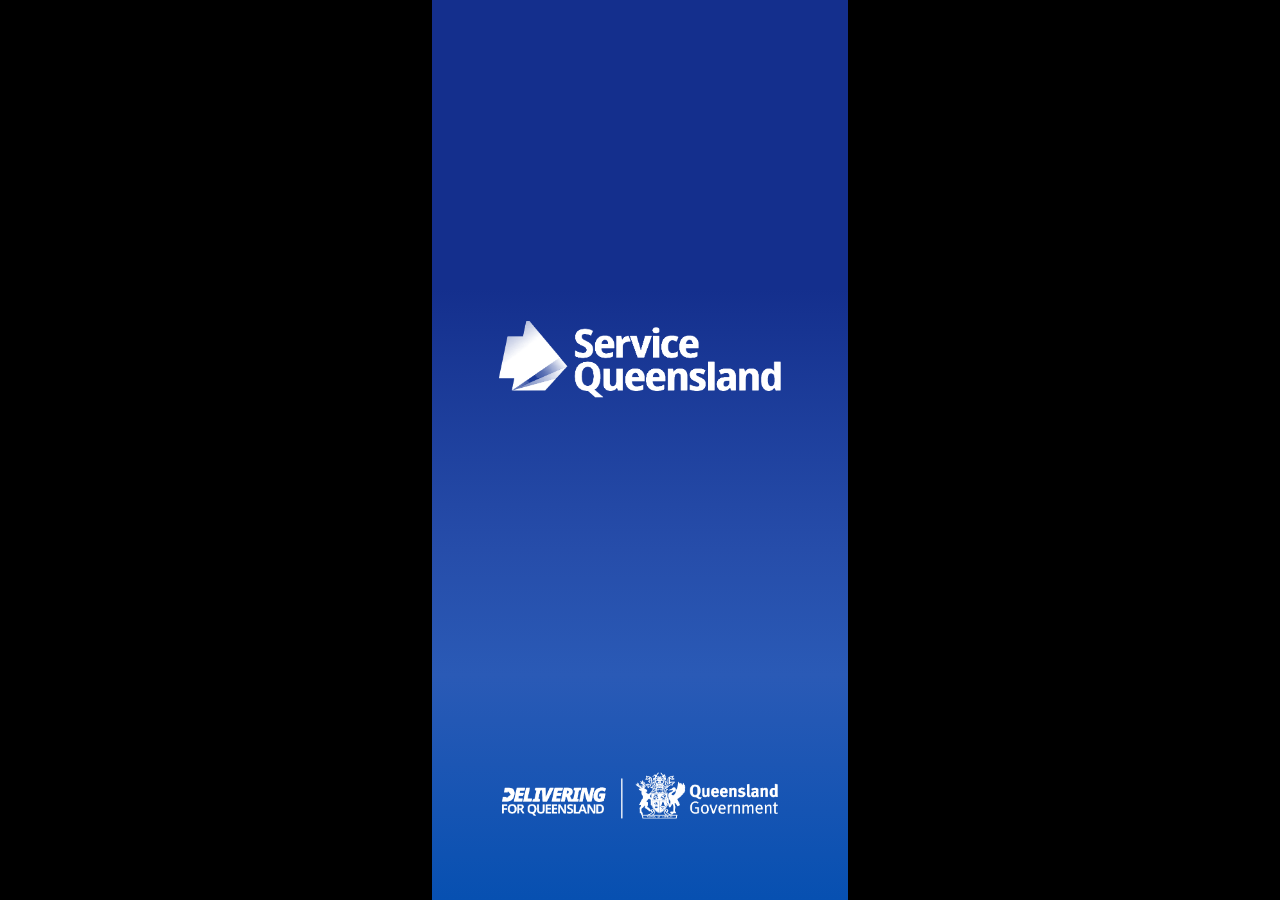
==== commit 2e9869f1: "Update to the new Service Queensland UI Rebuilt from the 11 Nov 2026 app walkthrough: blue Service Q" ====
--- a/index.html
+++ b/index.html
@@ -3,19 +3,19 @@
 <head>
 <meta charset="utf-8">
 <meta name="viewport" content="width=device-width, initial-scale=1, viewport-fit=cover">
-<meta name="theme-color" content="#691628">
+<meta name="theme-color" content="#0857AD">
 <meta name="mobile-web-app-capable" content="yes">
 <meta name="apple-mobile-web-app-capable" content="yes">
 <meta name="apple-mobile-web-app-status-bar-style" content="black-translucent">
-<meta name="apple-mobile-web-app-title" content="Digital Licence">
-<link rel="apple-touch-icon" href="img/app-icon.png?v=1792135940">
-<link rel="icon" type="image/png" href="img/app-icon.png?v=1792135940">
+<meta name="apple-mobile-web-app-title" content="Service Qld">
+<link rel="apple-touch-icon" href="img/app-icon.png">
+<link rel="icon" type="image/png" href="img/app-icon.png">
 <link rel="manifest" href="manifest.webmanifest">
-<title>QLD Digital Licence</title>
+<title>Service Qld</title>
 <link rel="preconnect" href="https://fonts.googleapis.com">
 <link rel="preconnect" href="https://fonts.gstatic.com" crossorigin>
-<link rel="stylesheet" href="https://fonts.googleapis.com/css2?family=Roboto:ital,wght@0,100..900;1,100..900&display=swap">
-<link rel="stylesheet" href="styles.css?v=1792135940">
+<link rel="stylesheet" href="https://fonts.googleapis.com/css2?family=Fira+Sans:ital,wght@0,300;0,400;0,500;0,600;0,700;1,400&display=swap">
+<link rel="stylesheet" href="styles.css?v=1794380657">
 </head>
 <body>
 
@@ -23,7 +23,8 @@
 
   <!-- ══ Splash ══ -->
   <div class="screen" id="splash">
-    <img src="img/splash.jpg?v=1792135940" alt="Queensland Digital Licence">
+    <img class="splash-logo" src="img/sq-logo-big.png?v=1794380657" alt="Service Queensland">
+    <img class="splash-foot" src="img/sq-footer.png?v=1794380657" alt="Delivering for Queensland — Queensland Government">
   </div>
 
   <!-- ══ PIN ══ -->
@@ -32,9 +33,9 @@
       <svg class="pin-lock" viewBox="0 0 88 120" fill="none" aria-hidden="true">
         <defs>
           <linearGradient id="lockGrad" x1="0" y1="0" x2="1" y2="1">
-            <stop offset="0"   stop-color="#5F1049"/>
-            <stop offset=".55" stop-color="#8E1A44"/>
-            <stop offset="1"   stop-color="#C8455E"/>
+            <stop offset="0"   stop-color="#0A4E8F"/>
+            <stop offset=".55" stop-color="#0B63B8"/>
+            <stop offset="1"   stop-color="#2E8FD8"/>
           </linearGradient>
         </defs>
         <rect x="4" y="44" width="80" height="72" rx="17" stroke="url(#lockGrad)" stroke-width="8"/>
@@ -68,7 +69,7 @@
         <div class="key blank"></div>
         <div class="key" data-key="0">0</div>
         <div class="key" data-key="del" aria-label="Delete">
-          <svg viewBox="0 0 96 66" fill="none" stroke="#6B1030" stroke-width="6"
+          <svg viewBox="0 0 96 66" fill="none" stroke="#0B63B8" stroke-width="6"
                stroke-linecap="round" stroke-linejoin="round">
             <path d="M31 5 5 33l26 28h60V5H31z"/>
             <path d="M50 22l22 22M72 22 50 44"/>
@@ -80,9 +81,9 @@
 
   <!-- ══ Loading ══ -->
   <div class="screen" id="loading" hidden>
-    <header class="topbar">
-      <img class="brand" src="img/qg-lockup.png?v=1792135940" alt="Queensland Government">
-      <img class="cog"   src="img/gear.png?v=1792135940" alt="Settings">
+    <header class="topbar sq">
+      <img class="sq-logo" src="img/sq-logo.png?v=1794380657" alt="Service Queensland">
+      <img class="cog" src="img/gear.png?v=1794380657" alt="Settings">
     </header>
 
     <div class="loading-body">
@@ -94,20 +95,20 @@
 
     <nav class="tabbar">
       <svg class="notch" viewBox="0 0 320 40" aria-hidden="true"><path d="M0 37H59.5A155 155 0 0 1 260.5 37H320V40H0Z" fill="#fff"/><path d="M0 37H59.5A155 155 0 0 1 260.5 37H320" fill="none" stroke="#D5D5DA" stroke-width="2"/></svg>
-      <div class="tab active" data-go="home"><span class="ico"><img class="t-home" src="img/tab-home.png?v=1792135940" alt=""></span>Home</div>
-      <div class="tab" data-go="wallet"><span class="ico"><img class="t-wallet" src="img/tab-wallet.png?v=1792135940" alt=""></span>Wallet</div>
-      <div class="tab" data-go="showqr"><span class="ico"><img class="t-qr" src="img/tab-qr.png?v=1792135940" alt=""></span>Show QR</div>
-      <div class="tab" data-go="scanqr"><span class="ico"><img class="t-scan" src="img/tab-scan.png?v=1792135940" alt=""></span>Scan QR</div>
-      <div class="tab" data-go="messages"><span class="ico"><img class="t-msg" src="img/tab-msg.png?v=1792135940" alt=""></span>Messages</div>
+      <div class="tab active" data-go="home"><span class="ico"><img class="t-home" src="img/tab-home.png?v=1794380657" alt=""></span>Home</div>
+      <div class="tab" data-go="wallet"><span class="ico"><img class="t-wallet" src="img/tab-wallet.png?v=1794380657" alt=""></span>Wallet</div>
+      <div class="tab" data-go="showqr"><span class="ico"><img class="t-qr" src="img/tab-qr.png?v=1794380657" alt=""></span>Show QR</div>
+      <div class="tab" data-go="scanqr"><span class="ico"><img class="t-scan" src="img/tab-scan.png?v=1794380657" alt=""></span>Scan QR</div>
+      <div class="tab" data-go="messages"><span class="ico"><img class="t-msg" src="img/tab-msg.png?v=1794380657" alt=""></span>Messages</div>
     </nav>
   </div>
 
   <!-- ══ Home ══ -->
   <div class="screen" id="home" hidden>
 
-    <header class="topbar">
-      <img class="brand" src="img/qg-lockup.png?v=1792135940" alt="Queensland Government">
-      <img class="cog"   src="img/gear.png?v=1792135940" alt="Settings">
+    <header class="topbar sq">
+      <img class="sq-logo" src="img/sq-logo.png?v=1794380657" alt="Service Queensland">
+      <img class="cog" src="img/gear.png?v=1794380657" alt="Settings">
     </header>
 
     <main class="sheet">
@@ -115,53 +116,52 @@
       <div class="pull-gap"></div>
 
       <div class="licence reveal" data-step="1">
-        <img class="thumb" src="img/car-tile.jpg?v=1792135940" alt="">
+        <span class="dl-tile"><svg class="dl-car" viewBox="0 0 120 64" aria-hidden="true"><path d="M14 41V31c0-1.6 1-3 2.5-3.6L28 23l9-13c.7-1 1.8-1.6 3-1.6h26c1.3 0 2.5.7 3.2 1.8L77 23l24 3.5c3 .5 5 3 5 6V41a3 3 0 0 1-3 3H17a3 3 0 0 1-3-3z" fill="#111"/><circle cx="35" cy="45" r="9" fill="#111"/><circle cx="87" cy="45" r="9" fill="#111"/><circle cx="35" cy="45" r="3.4" fill="#E8A457"/><circle cx="87" cy="45" r="3.4" fill="#E8A457"/></svg></span>
         <span class="name">Driver Licence</span>
-        <span class="go"><img src="img/ic-chev.png?v=1792135940" alt=""></span>
-      </div>
+        <svg class="go" viewBox="0 0 24 40" aria-hidden="true"><path d="M5 4l14 16L5 36" fill="none" stroke="currentColor" stroke-width="3.6" stroke-linecap="round" stroke-linejoin="round"/></svg>
+      </div>
+
+      <article class="explore reveal" data-step="1">
+        <img class="ex-art" src="img/explore-art.jpg?v=1794380657" alt="">
+        <div class="ex-body">
+          <h3>Explore the app</h3>
+          <p>Learn how to get the most from your Service Queensland app.</p>
+        </div>
+        <button class="ex-close" type="button" aria-label="Dismiss">
+          <svg viewBox="0 0 40 40" aria-hidden="true"><path d="M8 8l24 24M32 8L8 32" fill="none" stroke="currentColor" stroke-width="3.4" stroke-linecap="round"/></svg>
+        </button>
+      </article>
 
       <h2 class="section-label reveal" data-step="2">Services</h2>
       <div class="services reveal" data-step="2">
-        <div class="service">
-          <span class="icon"><img class="ic-qld" src="img/ic-qld.png?v=1792135940" alt=""></span>
-          <span class="label">Check registration status</span>
-          <img class="out" src="img/ic-ext.png?v=1792135940" alt="Opens in a new window">
-        </div>
-        <div class="service">
-          <span class="icon"><img class="ic-dollar" src="img/ic-dollar.png?v=1792135940" alt=""></span>
-          <span class="label">Renew registration</span>
-          <img class="out" src="img/ic-ext.png?v=1792135940" alt="Opens in a new window">
-        </div>
-        <div class="service">
-          <span class="icon"><img class="ic-gavel" src="img/ic-gavel.png?v=1792135940" alt=""></span>
-          <span class="label">Pay a fine</span>
-          <img class="out" src="img/ic-ext.png?v=1792135940" alt="Opens in a new window">
-        </div>
-        <div class="service">
-          <span class="icon"><img class="ic-pin" src="img/ic-pin.png?v=1792135940" alt=""></span>
-          <span class="label">Find a Customer Service Centre</span>
-          <img class="out" src="img/ic-ext.png?v=1792135940" alt="Opens in a new window">
-        </div>
+        <div class="srow"><span class="sic"><svg viewBox="0 0 48 48" aria-hidden="true"><circle cx="19" cy="15" r="7" fill="none" stroke="currentColor" stroke-width="3"/><path d="M6 40c0-7.7 5.8-13 13-13 3 0 5.8.9 8 2.5" fill="none" stroke="currentColor" stroke-width="3" stroke-linecap="round"/><circle cx="35" cy="34" r="5.5" fill="none" stroke="currentColor" stroke-width="3"/><path d="M35 25.5v3M35 39.5v3M43.4 29.8l-2.6 1.5M29.2 38l-2.6 1.5M43.4 38.2l-2.6-1.5M29.2 30l-2.6-1.5" stroke="currentColor" stroke-width="2.6" stroke-linecap="round"/></svg></span><span class="slabel">Service Queensland online</span><svg class="out" viewBox="0 0 40 40" aria-hidden="true"><path d="M22 6h12v12" fill="none" stroke="currentColor" stroke-width="3.4" stroke-linecap="round" stroke-linejoin="round"/><path d="M34 6 19 21" fill="none" stroke="currentColor" stroke-width="3.4" stroke-linecap="round"/><path d="M30 24v8a2 2 0 0 1-2 2H8a2 2 0 0 1-2-2V12a2 2 0 0 1 2-2h8" fill="none" stroke="currentColor" stroke-width="3.4" stroke-linecap="round" stroke-linejoin="round"/></svg></div>
+        <div class="srow"><span class="sic"><svg viewBox="0 0 48 48" aria-hidden="true"><circle cx="24" cy="24" r="19" fill="none" stroke="currentColor" stroke-width="3"/><path d="M24 12v12l8 5" fill="none" stroke="currentColor" stroke-width="3" stroke-linecap="round" stroke-linejoin="round"/></svg></span><span class="slabel">Journey Planner</span><svg class="out" viewBox="0 0 40 40" aria-hidden="true"><path d="M22 6h12v12" fill="none" stroke="currentColor" stroke-width="3.4" stroke-linecap="round" stroke-linejoin="round"/><path d="M34 6 19 21" fill="none" stroke="currentColor" stroke-width="3.4" stroke-linecap="round"/><path d="M30 24v8a2 2 0 0 1-2 2H8a2 2 0 0 1-2-2V12a2 2 0 0 1 2-2h8" fill="none" stroke="currentColor" stroke-width="3.4" stroke-linecap="round" stroke-linejoin="round"/></svg></div>
+        <div class="srow"><span class="sic"><svg viewBox="0 0 48 48" aria-hidden="true"><path d="M24 44s14-13.4 14-23A14 14 0 1 0 10 21c0 9.6 14 23 14 23z" fill="none" stroke="currentColor" stroke-width="3" stroke-linejoin="round"/><circle cx="24" cy="20" r="5.5" fill="none" stroke="currentColor" stroke-width="3"/></svg></span><span class="slabel">Find a Customer Service Centre</span><svg class="out" viewBox="0 0 40 40" aria-hidden="true"><path d="M22 6h12v12" fill="none" stroke="currentColor" stroke-width="3.4" stroke-linecap="round" stroke-linejoin="round"/><path d="M34 6 19 21" fill="none" stroke="currentColor" stroke-width="3.4" stroke-linecap="round"/><path d="M30 24v8a2 2 0 0 1-2 2H8a2 2 0 0 1-2-2V12a2 2 0 0 1 2-2h8" fill="none" stroke="currentColor" stroke-width="3.4" stroke-linecap="round" stroke-linejoin="round"/></svg></div>
+      </div>
+
+      <h2 class="section-label reveal" data-step="2">Your Services</h2>
+      <div class="services reveal" data-step="2">
+        <div class="srow"><span class="sic"><svg viewBox="0 0 48 48" aria-hidden="true"><rect x="9" y="7" width="30" height="27" rx="5" fill="none" stroke="currentColor" stroke-width="3"/><path d="M9 20h30" stroke="currentColor" stroke-width="3"/><circle cx="16.5" cy="27" r="2.6" fill="currentColor"/><circle cx="31.5" cy="27" r="2.6" fill="currentColor"/><path d="M15 34l-4 7M33 34l4 7" stroke="currentColor" stroke-width="3" stroke-linecap="round"/></svg></span><span class="slabel">Transport</span><svg class="go" viewBox="0 0 24 40" aria-hidden="true"><path d="M5 4l14 16L5 36" fill="none" stroke="currentColor" stroke-width="3.6" stroke-linecap="round" stroke-linejoin="round"/></svg></div>
       </div>
 
       <h2 class="section-label reveal" data-step="3">Learn more about</h2>
       <div class="learn reveal" data-step="2">
-        <article class="learn-card"><img class="cover" src="img/card-donatelife.jpg?v=1792135940" alt=""><div class="body"><p class="copy">Register as an organ and tissue donor today</p><div class="foot"><img src="img/ic-ext.png?v=1792135940" alt=""></div></div></article>
-        <article class="learn-card"><img class="cover" src="img/card-flood.jpg?v=1792135940" alt=""><div class="body"><p class="copy">Disaster recovery support</p><div class="foot"><img src="img/ic-ext.png?v=1792135940" alt=""></div></div></article>
-        <article class="learn-card"><img class="cover" src="img/card-safer.jpg?v=1792135940" alt=""><div class="body"><p class="copy">Making Qld Safer</p><div class="foot"><img src="img/ic-ext.png?v=1792135940" alt=""></div></div></article>
-        <article class="learn-card"><img class="cover" src="img/card-sports.jpg?v=1792135940" alt=""><div class="body"><p class="copy">Play on sports vouchers</p><div class="foot"><img src="img/ic-ext.png?v=1792135940" alt=""></div></div></article>
-        <article class="learn-card"><img class="cover" src="img/card-home.jpg?v=1792135940" alt=""><div class="body"><p class="copy">A place to call home</p><div class="foot"><img src="img/ic-ext.png?v=1792135940" alt=""></div></div></article>
-        <article class="learn-card"><img class="cover" src="img/card-dfv.jpg?v=1792135940" alt=""><div class="body"><p class="copy">Get walking and start talking to help end DFV</p><div class="foot"><img src="img/ic-ext.png?v=1792135940" alt=""></div></div></article>
-        <article class="learn-card"><img class="cover" src="img/card-app.jpg?v=1792135940" alt=""><div class="body"><p class="copy">The Digital Licence App</p><div class="foot"><img src="img/ic-ext.png?v=1792135940" alt=""></div></div></article>
+        <article class="learn-card"><img class="cover" src="img/card-donatelife.jpg?v=1794380657" alt=""><div class="body"><p class="copy">Register as an organ and tissue donor today</p><div class="foot"><img src="img/ic-ext.png?v=1794380657" alt=""></div></div></article>
+        <article class="learn-card"><img class="cover" src="img/card-flood.jpg?v=1794380657" alt=""><div class="body"><p class="copy">Disaster recovery support</p><div class="foot"><img src="img/ic-ext.png?v=1794380657" alt=""></div></div></article>
+        <article class="learn-card"><img class="cover" src="img/card-safer.jpg?v=1794380657" alt=""><div class="body"><p class="copy">Making Qld Safer</p><div class="foot"><img src="img/ic-ext.png?v=1794380657" alt=""></div></div></article>
+        <article class="learn-card"><img class="cover" src="img/card-sports.jpg?v=1794380657" alt=""><div class="body"><p class="copy">Play on sports vouchers</p><div class="foot"><img src="img/ic-ext.png?v=1794380657" alt=""></div></div></article>
+        <article class="learn-card"><img class="cover" src="img/card-home.jpg?v=1794380657" alt=""><div class="body"><p class="copy">A place to call home</p><div class="foot"><img src="img/ic-ext.png?v=1794380657" alt=""></div></div></article>
+        <article class="learn-card"><img class="cover" src="img/card-dfv.jpg?v=1794380657" alt=""><div class="body"><p class="copy">Get walking and start talking to help end DFV</p><div class="foot"><img src="img/ic-ext.png?v=1794380657" alt=""></div></div></article>
+        <article class="learn-card"><img class="cover" src="img/card-app.jpg?v=1794380657" alt=""><div class="body"><p class="copy">The Service Queensland App</p><div class="foot"><img src="img/ic-ext.png?v=1794380657" alt=""></div></div></article>
       </div>
 
       <div class="view-all reveal" data-step="3">
-        <img class="va-prev" src="img/ic-chev.png?v=1792135940" alt=""><span>VIEW ALL</span>
-        <img src="img/ic-chev.png?v=1792135940" alt="">
-      </div>
-
-      <img class="promo reveal" data-step="3" src="img/banner-roadrules.jpg?v=1792135940"  alt="Road Rules Refresher">
-      <img class="promo reveal" data-step="3" src="img/banner-delivering.jpg?v=1792135940" alt="Delivering for Queensland">
+        <img class="va-prev" src="img/ic-chev.png?v=1794380657" alt=""><span>VIEW ALL</span>
+        <img src="img/ic-chev.png?v=1794380657" alt="">
+      </div>
+
+      <img class="promo reveal" data-step="3" src="img/banner-roadrules.jpg?v=1794380657"  alt="Road Rules Refresher">
+      <img class="promo reveal" data-step="3" src="img/banner-delivering.jpg?v=1794380657" alt="Delivering for Queensland">
     </main>
 
     <div class="consent" id="consent" hidden>
@@ -177,11 +177,11 @@
 
     <nav class="tabbar">
       <svg class="notch" viewBox="0 0 320 40" aria-hidden="true"><path d="M0 37H59.5A155 155 0 0 1 260.5 37H320V40H0Z" fill="#fff"/><path d="M0 37H59.5A155 155 0 0 1 260.5 37H320" fill="none" stroke="#D5D5DA" stroke-width="2"/></svg>
-      <div class="tab active" data-go="home"><span class="ico"><img class="t-home" src="img/tab-home.png?v=1792135940" alt=""></span>Home</div>
-      <div class="tab" data-go="wallet"><span class="ico"><img class="t-wallet" src="img/tab-wallet.png?v=1792135940" alt=""></span>Wallet</div>
-      <div class="tab" data-go="showqr"><span class="ico"><img class="t-qr" src="img/tab-qr.png?v=1792135940" alt=""></span>Show QR</div>
-      <div class="tab" data-go="scanqr"><span class="ico"><img class="t-scan" src="img/tab-scan.png?v=1792135940" alt=""></span>Scan QR</div>
-      <div class="tab" data-go="messages"><span class="ico"><img class="t-msg" src="img/tab-msg.png?v=1792135940" alt=""></span>Messages</div>
+      <div class="tab active" data-go="home"><span class="ico"><img class="t-home" src="img/tab-home.png?v=1794380657" alt=""></span>Home</div>
+      <div class="tab" data-go="wallet"><span class="ico"><img class="t-wallet" src="img/tab-wallet.png?v=1794380657" alt=""></span>Wallet</div>
+      <div class="tab" data-go="showqr"><span class="ico"><img class="t-qr" src="img/tab-qr.png?v=1794380657" alt=""></span>Show QR</div>
+      <div class="tab" data-go="scanqr"><span class="ico"><img class="t-scan" src="img/tab-scan.png?v=1794380657" alt=""></span>Scan QR</div>
+      <div class="tab" data-go="messages"><span class="ico"><img class="t-msg" src="img/tab-msg.png?v=1794380657" alt=""></span>Messages</div>
     </nav>
   </div>
 
@@ -193,9 +193,9 @@
     <main class="sheet wallet-sheet">
       <div class="pull-gap"></div>
       <div class="licence">
-        <img class="thumb" src="img/car-tile.jpg?v=1792135940" alt="">
+        <span class="dl-tile"><svg class="dl-car" viewBox="0 0 120 64" aria-hidden="true"><path d="M14 41V31c0-1.6 1-3 2.5-3.6L28 23l9-13c.7-1 1.8-1.6 3-1.6h26c1.3 0 2.5.7 3.2 1.8L77 23l24 3.5c3 .5 5 3 5 6V41a3 3 0 0 1-3 3H17a3 3 0 0 1-3-3z" fill="#111"/><circle cx="35" cy="45" r="9" fill="#111"/><circle cx="87" cy="45" r="9" fill="#111"/><circle cx="35" cy="45" r="3.4" fill="#E8A457"/><circle cx="87" cy="45" r="3.4" fill="#E8A457"/></svg></span>
         <span class="name">Driver Licence</span>
-        <span class="go"><img src="img/ic-chev.png?v=1792135940" alt=""></span>
+        <svg class="go" viewBox="0 0 24 40" aria-hidden="true"><path d="M5 4l14 16L5 36" fill="none" stroke="currentColor" stroke-width="3.6" stroke-linecap="round" stroke-linejoin="round"/></svg>
       </div>
       <button class="add-btn" type="button">ADD
         <svg viewBox="0 0 46 48" aria-hidden="true"><path d="M23 4v40M3 24h40" stroke="#fff" stroke-width="5" stroke-linecap="round" fill="none"/></svg>
@@ -204,11 +204,11 @@
 
     <nav class="tabbar">
       <svg class="notch" viewBox="0 0 320 40" aria-hidden="true"><path d="M0 37H59.5A155 155 0 0 1 260.5 37H320V40H0Z" fill="#fff"/><path d="M0 37H59.5A155 155 0 0 1 260.5 37H320" fill="none" stroke="#D5D5DA" stroke-width="2"/></svg>
-      <div class="tab" data-go="home"><span class="ico"><img class="t-home" src="img/tab-home-off.png?v=1792135940" alt=""></span>Home</div>
-      <div class="tab active" data-go="wallet"><span class="ico"><img class="t-wallet" src="img/tab-wallet-on.png?v=1792135940" alt=""></span>Wallet</div>
-      <div class="tab" data-go="showqr"><span class="ico"><img class="t-qr" src="img/tab-qr.png?v=1792135940" alt=""></span>Show QR</div>
-      <div class="tab" data-go="scanqr"><span class="ico"><img class="t-scan" src="img/tab-scan.png?v=1792135940" alt=""></span>Scan QR</div>
-      <div class="tab" data-go="messages"><span class="ico"><img class="t-msg" src="img/tab-msg.png?v=1792135940" alt=""></span>Messages</div>
+      <div class="tab" data-go="home"><span class="ico"><img class="t-home" src="img/tab-home-off.png?v=1794380657" alt=""></span>Home</div>
+      <div class="tab active" data-go="wallet"><span class="ico"><img class="t-wallet" src="img/tab-wallet-on.png?v=1794380657" alt=""></span>Wallet</div>
+      <div class="tab" data-go="showqr"><span class="ico"><img class="t-qr" src="img/tab-qr.png?v=1794380657" alt=""></span>Show QR</div>
+      <div class="tab" data-go="scanqr"><span class="ico"><img class="t-scan" src="img/tab-scan.png?v=1794380657" alt=""></span>Scan QR</div>
+      <div class="tab" data-go="messages"><span class="ico"><img class="t-msg" src="img/tab-msg.png?v=1794380657" alt=""></span>Messages</div>
     </nav>
   </div>
 
@@ -220,17 +220,17 @@
         <svg viewBox="0 0 22 38" aria-hidden="true"><polyline points="18,3 4,19 18,35" fill="none" stroke="currentColor" stroke-width="4" stroke-linecap="round" stroke-linejoin="round"/></svg>
         Back
       </button>
-      <img class="lic-crest" src="img/qg-lockup-dark.png?v=1792135940" alt="Queensland Government">
+      <img class="lic-crest" src="img/qg-lockup-dark.png?v=1794380657" alt="Queensland Government">
     </header>
 
-    <img class="lic-watermark" src="img/watermark.png?v=1792135940" alt="" aria-hidden="true">
+    <img class="lic-watermark" src="img/watermark.png?v=1794380657" alt="" aria-hidden="true">
 
     <div class="lic-scroll">
     <div class="lic-headband"><h1 class="lic-heading">Driver Licence</h1></div>
     <main class="lic-body">
 
       <section class="lic-id">
-        <img class="lic-photo" src="img/photo.jpg?v=1792135940" alt="">
+        <img class="lic-photo" src="img/photo.jpg?v=1794380657" alt="">
         <div class="lic-fields">
           <p class="lic-name">OLIVIA MAY<br><b>GEORGE</b></p>
           <p class="lic-key">DoB</p>
@@ -255,7 +255,7 @@
         </div>
         <div class="lic-group">
           <div class="lic-row"><span class="lic-lbl"><u>Class</u><svg class="info" viewBox="0 0 34 34" aria-hidden="true"><circle cx="17" cy="17" r="15" fill="none" stroke="currentColor" stroke-width="2.6"/><circle cx="17" cy="10" r="2.2" fill="currentColor"/><path d="M17 15v11" stroke="currentColor" stroke-width="2.8" stroke-linecap="round"/></svg></span>
-            <span class="lic-v">(CA)&nbsp;Automatic Car<img class="lic-car" src="img/lic-car.png?v=1792135940" alt=""></span></div>
+            <span class="lic-v">(CA)&nbsp;Automatic Car<img class="lic-car" src="img/lic-car.png?v=1794380657" alt=""></span></div>
           <div class="lic-row"><span class="lic-lbl">Type</span><span class="lic-v">(P1) Provisional P1</span></div>
           <div class="lic-row"><span class="lic-lbl">Expiry</span><span class="lic-v">06 Aug 2031</span></div>
         </div>
@@ -287,11 +287,11 @@
 
     <nav class="tabbar">
       <svg class="notch" viewBox="0 0 320 40" aria-hidden="true"><path d="M0 37H59.5A155 155 0 0 1 260.5 37H320V40H0Z" fill="#fff"/><path d="M0 37H59.5A155 155 0 0 1 260.5 37H320" fill="none" stroke="#D5D5DA" stroke-width="2"/></svg>
-      <div class="tab active" data-go="home"><span class="ico"><img class="t-home" src="img/tab-home.png?v=1792135940" alt=""></span>Home</div>
-      <div class="tab" data-go="wallet"><span class="ico"><img class="t-wallet" src="img/tab-wallet.png?v=1792135940" alt=""></span>Wallet</div>
-      <div class="tab" data-go="showqr"><span class="ico"><img class="t-qr" src="img/tab-qr.png?v=1792135940" alt=""></span>Show QR</div>
-      <div class="tab" data-go="scanqr"><span class="ico"><img class="t-scan" src="img/tab-scan.png?v=1792135940" alt=""></span>Scan QR</div>
-      <div class="tab" data-go="messages"><span class="ico"><img class="t-msg" src="img/tab-msg.png?v=1792135940" alt=""></span>Messages</div>
+      <div class="tab active" data-go="home"><span class="ico"><img class="t-home" src="img/tab-home.png?v=1794380657" alt=""></span>Home</div>
+      <div class="tab" data-go="wallet"><span class="ico"><img class="t-wallet" src="img/tab-wallet.png?v=1794380657" alt=""></span>Wallet</div>
+      <div class="tab" data-go="showqr"><span class="ico"><img class="t-qr" src="img/tab-qr.png?v=1794380657" alt=""></span>Show QR</div>
+      <div class="tab" data-go="scanqr"><span class="ico"><img class="t-scan" src="img/tab-scan.png?v=1794380657" alt=""></span>Scan QR</div>
+      <div class="tab" data-go="messages"><span class="ico"><img class="t-msg" src="img/tab-msg.png?v=1794380657" alt=""></span>Messages</div>
     </nav>
   </div>
 
@@ -308,111 +308,170 @@
     <main class="sheet addcred-sheet">
       <h2 class="addcred-copy">Select an available credential to add to your wallet</h2>
       <div class="v-list">
-        <div class="v-row"><img class="v-tile" src="img/tile-qbcc.png?v=1792135940" alt=""><span class="v-name">QBCC Licences</span><svg class="v-add" viewBox="0 0 40 40" aria-hidden="true"><circle cx="20" cy="20" r="18.5" fill="none" stroke="#1B8A5A" stroke-width="3"/><path d="M20 11v18M11 20h18" stroke="#1B8A5A" stroke-width="3" stroke-linecap="round"/></svg></div>
-      </div>
-    </main>
-    <nav class="tabbar">
-      <svg class="notch" viewBox="0 0 320 40" aria-hidden="true"><path d="M0 37H59.5A155 155 0 0 1 260.5 37H320V40H0Z" fill="#fff"/><path d="M0 37H59.5A155 155 0 0 1 260.5 37H320" fill="none" stroke="#D5D5DA" stroke-width="2"/></svg>
-      <div class="tab" data-go="home"><span class="ico"><img class="t-home" src="img/tab-home-off.png?v=1792135940" alt=""></span>Home</div>
-      <div class="tab active" data-go="wallet"><span class="ico"><img class="t-wallet" src="img/tab-wallet-on.png?v=1792135940" alt=""></span>Wallet</div>
-      <div class="tab" data-go="showqr"><span class="ico"><img class="t-qr" src="img/tab-qr.png?v=1792135940" alt=""></span>Show QR</div>
-      <div class="tab" data-go="scanqr"><span class="ico"><img class="t-scan" src="img/tab-scan.png?v=1792135940" alt=""></span>Scan QR</div>
-      <div class="tab" data-go="messages"><span class="ico"><img class="t-msg" src="img/tab-msg.png?v=1792135940" alt=""></span>Messages</div>
+        <div class="v-row"><img class="v-tile" src="img/tile-qbcc.png?v=1794380657" alt=""><span class="v-name">QBCC Licences</span><svg class="v-add" viewBox="0 0 40 40" aria-hidden="true"><circle cx="20" cy="20" r="18.5" fill="none" stroke="#1B8A5A" stroke-width="3"/><path d="M20 11v18M11 20h18" stroke="#1B8A5A" stroke-width="3" stroke-linecap="round"/></svg></div>
+        <div class="v-row"><img class="v-tile" src="img/ben-seniors.png?v=1794380657" alt=""><span class="v-name">Seniors Card</span><svg class="v-add" viewBox="0 0 40 40" aria-hidden="true"><circle cx="20" cy="20" r="18.5" fill="none" stroke="#1B8A5A" stroke-width="3"/><path d="M20 11v18M11 20h18" stroke="#1B8A5A" stroke-width="3" stroke-linecap="round"/></svg></div>
+        <div class="v-row"><img class="v-tile" src="img/ben-seniors-biz.png?v=1794380657" alt=""><span class="v-name">Seniors Business Discount Card</span><svg class="v-add" viewBox="0 0 40 40" aria-hidden="true"><circle cx="20" cy="20" r="18.5" fill="none" stroke="#1B8A5A" stroke-width="3"/><path d="M20 11v18M11 20h18" stroke="#1B8A5A" stroke-width="3" stroke-linecap="round"/></svg></div>
+        <div class="v-row"><img class="v-tile" src="img/ben-carer.png?v=1794380657" alt=""><span class="v-name">Carer Business Discount Card</span><svg class="v-add" viewBox="0 0 40 40" aria-hidden="true"><circle cx="20" cy="20" r="18.5" fill="none" stroke="#1B8A5A" stroke-width="3"/><path d="M20 11v18M11 20h18" stroke="#1B8A5A" stroke-width="3" stroke-linecap="round"/></svg></div>
+        <div class="v-row"><img class="v-tile" src="img/ben-companion.png?v=1794380657" alt=""><span class="v-name">Companion Card</span><svg class="v-add" viewBox="0 0 40 40" aria-hidden="true"><circle cx="20" cy="20" r="18.5" fill="none" stroke="#1B8A5A" stroke-width="3"/><path d="M20 11v18M11 20h18" stroke="#1B8A5A" stroke-width="3" stroke-linecap="round"/></svg></div>
+      </div>
+    </main>
+    <nav class="tabbar">
+      <svg class="notch" viewBox="0 0 320 40" aria-hidden="true"><path d="M0 37H59.5A155 155 0 0 1 260.5 37H320V40H0Z" fill="#fff"/><path d="M0 37H59.5A155 155 0 0 1 260.5 37H320" fill="none" stroke="#D5D5DA" stroke-width="2"/></svg>
+      <div class="tab" data-go="home"><span class="ico"><img class="t-home" src="img/tab-home-off.png?v=1794380657" alt=""></span>Home</div>
+      <div class="tab active" data-go="wallet"><span class="ico"><img class="t-wallet" src="img/tab-wallet-on.png?v=1794380657" alt=""></span>Wallet</div>
+      <div class="tab" data-go="showqr"><span class="ico"><img class="t-qr" src="img/tab-qr.png?v=1794380657" alt=""></span>Show QR</div>
+      <div class="tab" data-go="scanqr"><span class="ico"><img class="t-scan" src="img/tab-scan.png?v=1794380657" alt=""></span>Scan QR</div>
+      <div class="tab" data-go="messages"><span class="ico"><img class="t-msg" src="img/tab-msg.png?v=1794380657" alt=""></span>Messages</div>
     </nav>
   </div>
 
   <div class="screen" id="showqr" hidden>
+    <div class="explain" id="showExplain">
+      <img class="ex-phones" src="img/qr-art-show.png?v=1794380657" alt="">
+      <h2>Show your QR code to be digitally verified</h2>
+      <p>Securely share your age, identity, or other information when asked by someone using a digital verifier.</p>
+      <p>Your app will show what information they are asking for.</p>
+      <p>You will always need to give consent before any of your details are shared.</p>
+      <button class="btn-primary" type="button" data-gotit="showqr">GOT IT</button>
+      <button class="btn-ghost" type="button">READ MORE</button>
+      <label class="ex-check"><input type="checkbox"><span class="box"></span>Don&rsquo;t show me again</label>
+    </div>
     <header class="topbar topbar--plain"></header>
     <main class="sheet plain-sheet">
       <svg class="spinner qr-spin" viewBox="0 0 122 122" role="status" aria-label="Generating QR code"><circle cx="61" cy="61" r="54"/></svg>
       <div class="qr-content" hidden>
         <h2 class="qr-title">Show this QR Code to share your details</h2>
-        <img class="qr-photo" src="img/photo.jpg?v=1792135940" alt="">
+        <img class="qr-photo" src="img/photo.jpg?v=1794380657" alt="">
         <img class="qr-code" alt="QR code">
-      </div>
-    </main>
-    <nav class="tabbar">
-      <svg class="notch" viewBox="0 0 320 40" aria-hidden="true"><path d="M0 37H59.5A155 155 0 0 1 260.5 37H320V40H0Z" fill="#fff"/><path d="M0 37H59.5A155 155 0 0 1 260.5 37H320" fill="none" stroke="#D5D5DA" stroke-width="2"/></svg>
-      <div class="tab" data-go="home"><span class="ico"><img class="t-home" src="img/tab-home-off.png?v=1792135940" alt=""></span>Home</div>
-      <div class="tab" data-go="wallet"><span class="ico"><img class="t-wallet" src="img/tab-wallet.png?v=1792135940" alt=""></span>Wallet</div>
-      <div class="tab active" data-go="showqr"><span class="ico"><img class="t-qr" src="img/tab-qr-on.png?v=1792135940" alt=""></span>Show QR</div>
-      <div class="tab" data-go="scanqr"><span class="ico"><img class="t-scan" src="img/tab-scan.png?v=1792135940" alt=""></span>Scan QR</div>
-      <div class="tab" data-go="messages"><span class="ico"><img class="t-msg" src="img/tab-msg.png?v=1792135940" alt=""></span>Messages</div>
+        <span class="qr-phone" aria-hidden="true"></span>
+      </div>
+    </main>
+    <nav class="tabbar">
+      <svg class="notch" viewBox="0 0 320 40" aria-hidden="true"><path d="M0 37H59.5A155 155 0 0 1 260.5 37H320V40H0Z" fill="#fff"/><path d="M0 37H59.5A155 155 0 0 1 260.5 37H320" fill="none" stroke="#D5D5DA" stroke-width="2"/></svg>
+      <div class="tab" data-go="home"><span class="ico"><img class="t-home" src="img/tab-home-off.png?v=1794380657" alt=""></span>Home</div>
+      <div class="tab" data-go="wallet"><span class="ico"><img class="t-wallet" src="img/tab-wallet.png?v=1794380657" alt=""></span>Wallet</div>
+      <div class="tab active" data-go="showqr"><span class="ico"><img class="t-qr" src="img/tab-qr-on.png?v=1794380657" alt=""></span>Show QR</div>
+      <div class="tab" data-go="scanqr"><span class="ico"><img class="t-scan" src="img/tab-scan.png?v=1794380657" alt=""></span>Scan QR</div>
+      <div class="tab" data-go="messages"><span class="ico"><img class="t-msg" src="img/tab-msg.png?v=1794380657" alt=""></span>Messages</div>
     </nav>
   </div>
 
   <!-- ══ Scan QR ══ -->
   <div class="screen" id="scanqr" hidden>
+    <div class="explain" id="scanExplain">
+      <img class="ex-phones" src="img/qr-art-scan.png?v=1794380657" alt="">
+      <h2>Scan a QR code to digitally verify a credential</h2>
+      <p>Securely check that someone is who they say they are, or they are authorised to perform certain work.</p>
+      <p>You choose the information you need, and they will give consent to share it with you.</p>
+      <button class="btn-primary" type="button" data-gotit="scanqr">GOT IT</button>
+      <button class="btn-ghost" type="button">READ MORE</button>
+    </div>
     <div class="scroll-wrap">
     <header class="topbar topbar--title"><h1 class="topbar-title">Scan QR</h1></header>
     <main class="sheet">
       <h2 class="verify-title">Select what you need to verify</h2>
       <h3 class="section-label">Favourites</h3>
       <div class="v-list"><div class="v-row v-row--plain">
-        <svg class="v-plus" viewBox="0 0 40 40" fill="none" stroke="#7B1040" stroke-width="2.6"><circle cx="20" cy="20" r="17"/><path d="M20 12v16M12 20h16" stroke-linecap="round"/></svg>
+        <svg class="v-plus" viewBox="0 0 40 40" fill="none" stroke="#0B63B8" stroke-width="2.6"><circle cx="20" cy="20" r="17"/><path d="M20 12v16M12 20h16" stroke-linecap="round"/></svg>
         <span class="v-name">Add Favourites</span></div></div>
       <h3 class="section-label">Identity and age</h3>
       <div class="v-list">
-        <div class="v-row"><img class="v-tile" src="img/tile-photo-id.png?v=1792135940" alt=""><span class="v-name">Photo Identification</span><img class="v-go" src="img/ic-chev.png?v=1792135940" alt=""></div>
-        <div class="v-row"><img class="v-tile" src="img/tile-age-18.png?v=1792135940" alt=""><span class="v-name">Someone is 18+</span><img class="v-go" src="img/ic-chev.png?v=1792135940" alt=""></div>
-        <div class="v-row"><img class="v-tile" src="img/tile-someones-id.png?v=1792135940" alt=""><span class="v-name">Someone&#39;s identity</span><img class="v-go" src="img/ic-chev.png?v=1792135940" alt=""></div>
+        <div class="v-row"><img class="v-tile" src="img/tile-photo-id.png?v=1794380657" alt=""><span class="v-name">Photo Identification</span><img class="v-go" src="img/ic-chev.png?v=1794380657" alt=""></div>
+        <div class="v-row"><img class="v-tile" src="img/tile-age-18.png?v=1794380657" alt=""><span class="v-name">Someone is 18+</span><img class="v-go" src="img/ic-chev.png?v=1794380657" alt=""></div>
+        <div class="v-row"><img class="v-tile" src="img/tile-someones-id.png?v=1794380657" alt=""><span class="v-name">Someone&#39;s identity</span><img class="v-go" src="img/ic-chev.png?v=1794380657" alt=""></div>
       </div>
       <h3 class="section-label">Transport</h3>
       <div class="v-list">
-        <div class="v-row"><img class="v-tile" src="img/tile-driver-licence.png?v=1792135940" alt=""><span class="v-name">Driver Licence</span><img class="v-go" src="img/ic-chev.png?v=1792135940" alt=""></div>
-        <div class="v-row"><img class="v-tile" src="img/tile-marine-licence.png?v=1792135940" alt=""><span class="v-name">Marine Licence</span><img class="v-go" src="img/ic-chev.png?v=1792135940" alt=""></div>
-      </div>
+        <div class="v-row"><img class="v-tile" src="img/tile-driver-licence.png?v=1794380657" alt=""><span class="v-name">Driver Licence</span><img class="v-go" src="img/ic-chev.png?v=1794380657" alt=""></div>
+        <div class="v-row"><img class="v-tile" src="img/tile-marine-licence.png?v=1794380657" alt=""><span class="v-name">Marine Licence</span><img class="v-go" src="img/ic-chev.png?v=1794380657" alt=""></div>
+      </div>
+      <h3 class="section-label">Benefits and discounts</h3>
+      <div class="v-list">
+        <div class="v-row"><img class="v-tile" src="img/ben-carer.png?v=1794380657" alt=""><span class="v-name">Carer Business Discount Card</span><img class="v-go" src="img/ic-chev.png?v=1794380657" alt=""></div>
+        <div class="v-row"><img class="v-tile" src="img/ben-companion.png?v=1794380657" alt=""><span class="v-name">Companion Card</span><img class="v-go" src="img/ic-chev.png?v=1794380657" alt=""></div>
+        <div class="v-row"><img class="v-tile" src="img/ben-seniors-biz.png?v=1794380657" alt=""><span class="v-name">Seniors Business Discount Card</span><img class="v-go" src="img/ic-chev.png?v=1794380657" alt=""></div>
+        <div class="v-row"><img class="v-tile" src="img/ben-seniors.png?v=1794380657" alt=""><span class="v-name">Seniors Card</span><img class="v-go" src="img/ic-chev.png?v=1794380657" alt=""></div>
+      </div>
+
       <h3 class="section-label">Industry Authorities</h3>
       <div class="v-list">
-        <div class="v-row"><img class="v-tile" src="img/tile-dangerous-goods.png?v=1792135940" alt=""><span class="v-name">Dangerous Goods Driver Licence</span><img class="v-go" src="img/ic-chev.png?v=1792135940" alt=""></div>
-        <div class="v-row"><img class="v-tile" src="img/tile-driver-auth.png?v=1792135940" alt=""><span class="v-name">Driver Authorisation</span><img class="v-go" src="img/ic-chev.png?v=1792135940" alt=""></div>
-        <div class="v-row"><img class="v-tile" src="img/tile-driver-trainer.png?v=1792135940" alt=""><span class="v-name">Driver Trainer Accreditation</span><img class="v-go" src="img/ic-chev.png?v=1792135940" alt=""></div>
-        <div class="v-row"><img class="v-tile" src="img/tile-pilot-escort.png?v=1792135940" alt=""><span class="v-name">Pilot/Escort Accreditation</span><img class="v-go" src="img/ic-chev.png?v=1792135940" alt=""></div>
-        <div class="v-row"><img class="v-tile" src="img/tile-tow-assistant.png?v=1792135940" alt=""><span class="v-name">Tow Truck Assistant Accreditation</span><img class="v-go" src="img/ic-chev.png?v=1792135940" alt=""></div>
-        <div class="v-row"><img class="v-tile" src="img/tile-tow-driver.png?v=1792135940" alt=""><span class="v-name">Tow Truck Driver Accreditation</span><img class="v-go" src="img/ic-chev.png?v=1792135940" alt=""></div>
-        <div class="v-row"><img class="v-tile" src="img/tile-traffic-ctrl.png?v=1792135940" alt=""><span class="v-name">Traffic Controller Accreditation</span><img class="v-go" src="img/ic-chev.png?v=1792135940" alt=""></div>
+        <div class="v-row"><img class="v-tile" src="img/tile-dangerous-goods.png?v=1794380657" alt=""><span class="v-name">Dangerous Goods Driver Licence</span><img class="v-go" src="img/ic-chev.png?v=1794380657" alt=""></div>
+        <div class="v-row"><img class="v-tile" src="img/tile-driver-auth.png?v=1794380657" alt=""><span class="v-name">Driver Authorisation</span><img class="v-go" src="img/ic-chev.png?v=1794380657" alt=""></div>
+        <div class="v-row"><img class="v-tile" src="img/tile-driver-trainer.png?v=1794380657" alt=""><span class="v-name">Driver Trainer Accreditation</span><img class="v-go" src="img/ic-chev.png?v=1794380657" alt=""></div>
+        <div class="v-row"><img class="v-tile" src="img/tile-pilot-escort.png?v=1794380657" alt=""><span class="v-name">Pilot/Escort Accreditation</span><img class="v-go" src="img/ic-chev.png?v=1794380657" alt=""></div>
+        <div class="v-row"><img class="v-tile" src="img/tile-tow-assistant.png?v=1794380657" alt=""><span class="v-name">Tow Truck Assistant Accreditation</span><img class="v-go" src="img/ic-chev.png?v=1794380657" alt=""></div>
+        <div class="v-row"><img class="v-tile" src="img/tile-tow-driver.png?v=1794380657" alt=""><span class="v-name">Tow Truck Driver Accreditation</span><img class="v-go" src="img/ic-chev.png?v=1794380657" alt=""></div>
+        <div class="v-row"><img class="v-tile" src="img/tile-traffic-ctrl.png?v=1794380657" alt=""><span class="v-name">Traffic Controller Accreditation</span><img class="v-go" src="img/ic-chev.png?v=1794380657" alt=""></div>
       </div>
       <h3 class="section-label">Construction</h3>
       <div class="v-list">
-        <div class="v-row"><img class="v-tile" src="img/qbcc-cert.png?v=1792135940" alt=""><span class="v-name">QBCC Building Certifier Licence</span><img class="v-go" src="img/ic-chev.png?v=1792135940" alt=""></div>
-        <div class="v-row"><img class="v-tile" src="img/qbcc-contractor.png?v=1792135940" alt=""><span class="v-name">QBCC Contractor Licence</span><img class="v-go" src="img/ic-chev.png?v=1792135940" alt=""></div>
-        <div class="v-row"><img class="v-tile" src="img/qbcc-fire.png?v=1792135940" alt=""><span class="v-name">QBCC Fire Occupational Licence</span><img class="v-go" src="img/ic-chev.png?v=1792135940" alt=""></div>
-        <div class="v-row"><img class="v-tile" src="img/qbcc-mech.png?v=1792135940" alt=""><span class="v-name">QBCC Mechanical Services Occupational Licence</span><img class="v-go" src="img/ic-chev.png?v=1792135940" alt=""></div>
-        <div class="v-row"><img class="v-tile" src="img/qbcc-nominee.png?v=1792135940" alt=""><span class="v-name">QBCC Nominee Supervisor Licence</span><img class="v-go" src="img/ic-chev.png?v=1792135940" alt=""></div>
-        <div class="v-row"><img class="v-tile" src="img/qbcc-plumb-occ.png?v=1792135940" alt=""><span class="v-name">QBCC Plumber and Drainer Occupational Licence</span><img class="v-go" src="img/ic-chev.png?v=1792135940" alt=""></div>
-        <div class="v-row"><img class="v-tile" src="img/qbcc-plumb-prov.png?v=1792135940" alt=""><span class="v-name">QBCC Plumber and Drainer Provisional Licence</span><img class="v-go" src="img/ic-chev.png?v=1792135940" alt=""></div>
-        <div class="v-row"><img class="v-tile" src="img/qbcc-pool.png?v=1792135940" alt=""><span class="v-name">QBCC Pool Safety Inspector Licence</span><img class="v-go" src="img/ic-chev.png?v=1792135940" alt=""></div>
-        <div class="v-row"><img class="v-tile" src="img/qbcc-site.png?v=1792135940" alt=""><span class="v-name">QBCC Site Supervisor Licence</span><img class="v-go" src="img/ic-chev.png?v=1792135940" alt=""></div>
-      </div>
-    </main>
-    </div>
-
-    <nav class="tabbar">
-      <svg class="notch" viewBox="0 0 320 40" aria-hidden="true"><path d="M0 37H59.5A155 155 0 0 1 260.5 37H320V40H0Z" fill="#fff"/><path d="M0 37H59.5A155 155 0 0 1 260.5 37H320" fill="none" stroke="#D5D5DA" stroke-width="2"/></svg>
-      <div class="tab" data-go="home"><span class="ico"><img class="t-home" src="img/tab-home-off.png?v=1792135940" alt=""></span>Home</div>
-      <div class="tab" data-go="wallet"><span class="ico"><img class="t-wallet" src="img/tab-wallet.png?v=1792135940" alt=""></span>Wallet</div>
-      <div class="tab" data-go="showqr"><span class="ico"><img class="t-qr" src="img/tab-qr.png?v=1792135940" alt=""></span>Show QR</div>
-      <div class="tab active" data-go="scanqr"><span class="ico"><img class="t-scan" src="img/tab-scan-on.png?v=1792135940" alt=""></span>Scan QR</div>
-      <div class="tab" data-go="messages"><span class="ico"><img class="t-msg" src="img/tab-msg.png?v=1792135940" alt=""></span>Messages</div>
+        <div class="v-row"><img class="v-tile" src="img/qbcc-cert.png?v=1794380657" alt=""><span class="v-name">QBCC Building Certifier Licence</span><img class="v-go" src="img/ic-chev.png?v=1794380657" alt=""></div>
+        <div class="v-row"><img class="v-tile" src="img/qbcc-contractor.png?v=1794380657" alt=""><span class="v-name">QBCC Contractor Licence</span><img class="v-go" src="img/ic-chev.png?v=1794380657" alt=""></div>
+        <div class="v-row"><img class="v-tile" src="img/qbcc-fire.png?v=1794380657" alt=""><span class="v-name">QBCC Fire Occupational Licence</span><img class="v-go" src="img/ic-chev.png?v=1794380657" alt=""></div>
+        <div class="v-row"><img class="v-tile" src="img/qbcc-mech.png?v=1794380657" alt=""><span class="v-name">QBCC Mechanical Services Occupational Licence</span><img class="v-go" src="img/ic-chev.png?v=1794380657" alt=""></div>
+        <div class="v-row"><img class="v-tile" src="img/qbcc-nominee.png?v=1794380657" alt=""><span class="v-name">QBCC Nominee Supervisor Licence</span><img class="v-go" src="img/ic-chev.png?v=1794380657" alt=""></div>
+        <div class="v-row"><img class="v-tile" src="img/qbcc-plumb-occ.png?v=1794380657" alt=""><span class="v-name">QBCC Plumber and Drainer Occupational Licence</span><img class="v-go" src="img/ic-chev.png?v=1794380657" alt=""></div>
+        <div class="v-row"><img class="v-tile" src="img/qbcc-plumb-prov.png?v=1794380657" alt=""><span class="v-name">QBCC Plumber and Drainer Provisional Licence</span><img class="v-go" src="img/ic-chev.png?v=1794380657" alt=""></div>
+        <div class="v-row"><img class="v-tile" src="img/qbcc-pool.png?v=1794380657" alt=""><span class="v-name">QBCC Pool Safety Inspector Licence</span><img class="v-go" src="img/ic-chev.png?v=1794380657" alt=""></div>
+        <div class="v-row"><img class="v-tile" src="img/qbcc-site.png?v=1794380657" alt=""><span class="v-name">QBCC Site Supervisor Licence</span><img class="v-go" src="img/ic-chev.png?v=1794380657" alt=""></div>
+      </div>
+
+    </main>
+    </div>
+
+    <nav class="tabbar">
+      <svg class="notch" viewBox="0 0 320 40" aria-hidden="true"><path d="M0 37H59.5A155 155 0 0 1 260.5 37H320V40H0Z" fill="#fff"/><path d="M0 37H59.5A155 155 0 0 1 260.5 37H320" fill="none" stroke="#D5D5DA" stroke-width="2"/></svg>
+      <div class="tab" data-go="home"><span class="ico"><img class="t-home" src="img/tab-home-off.png?v=1794380657" alt=""></span>Home</div>
+      <div class="tab" data-go="wallet"><span class="ico"><img class="t-wallet" src="img/tab-wallet.png?v=1794380657" alt=""></span>Wallet</div>
+      <div class="tab" data-go="showqr"><span class="ico"><img class="t-qr" src="img/tab-qr.png?v=1794380657" alt=""></span>Show QR</div>
+      <div class="tab active" data-go="scanqr"><span class="ico"><img class="t-scan" src="img/tab-scan-on.png?v=1794380657" alt=""></span>Scan QR</div>
+      <div class="tab" data-go="messages"><span class="ico"><img class="t-msg" src="img/tab-msg.png?v=1794380657" alt=""></span>Messages</div>
     </nav>
   </div>
 
   <!-- ══ Messages ══ -->
   <div class="screen" id="messages" hidden>
     <header class="topbar topbar--title"><h1 class="topbar-title">Messages</h1></header>
-    <main class="sheet plain-sheet">
-      <h2 class="inbox-title">Your inbox is empty</h2>
-      <img class="inbox-art" src="img/inbox-art.png?v=1792135940" alt="">
-      <p class="inbox-sub">You don&#39;t have any messages.</p>
-    </main>
-    <nav class="tabbar">
-      <svg class="notch" viewBox="0 0 320 40" aria-hidden="true"><path d="M0 37H59.5A155 155 0 0 1 260.5 37H320V40H0Z" fill="#fff"/><path d="M0 37H59.5A155 155 0 0 1 260.5 37H320" fill="none" stroke="#D5D5DA" stroke-width="2"/></svg>
-      <div class="tab" data-go="home"><span class="ico"><img class="t-home" src="img/tab-home-off.png?v=1792135940" alt=""></span>Home</div>
-      <div class="tab" data-go="wallet"><span class="ico"><img class="t-wallet" src="img/tab-wallet.png?v=1792135940" alt=""></span>Wallet</div>
-      <div class="tab" data-go="showqr"><span class="ico"><img class="t-qr" src="img/tab-qr.png?v=1792135940" alt=""></span>Show QR</div>
-      <div class="tab" data-go="scanqr"><span class="ico"><img class="t-scan" src="img/tab-scan.png?v=1792135940" alt=""></span>Scan QR</div>
-      <div class="tab active" data-go="messages"><span class="ico"><img class="t-msg" src="img/tab-msg-on.png?v=1792135940" alt=""></span>Messages</div>
-    </nav>
+    <main class="sheet msg-sheet">
+      <div class="msg-row">
+        <div class="msg-main">
+          <h3 class="msg-title">Introducing the new Service Queensland a&hellip;</h3>
+          <p class="msg-from">Queensland Government</p>
+        </div>
+        <span class="msg-date">09 Nov 2026</span>
+      </div>
+    </main>
+    <nav class="tabbar">
+      <svg class="notch" viewBox="0 0 320 40" aria-hidden="true"><path d="M0 37H59.5A155 155 0 0 1 260.5 37H320V40H0Z" fill="#fff"/><path d="M0 37H59.5A155 155 0 0 1 260.5 37H320" fill="none" stroke="#D5D5DA" stroke-width="2"/></svg>
+      <div class="tab" data-go="home"><span class="ico"><img class="t-home" src="img/tab-home-off.png?v=1794380657" alt=""></span>Home</div>
+      <div class="tab" data-go="wallet"><span class="ico"><img class="t-wallet" src="img/tab-wallet.png?v=1794380657" alt=""></span>Wallet</div>
+      <div class="tab" data-go="showqr"><span class="ico"><img class="t-qr" src="img/tab-qr.png?v=1794380657" alt=""></span>Show QR</div>
+      <div class="tab" data-go="scanqr"><span class="ico"><img class="t-scan" src="img/tab-scan.png?v=1794380657" alt=""></span>Scan QR</div>
+      <div class="tab active" data-go="messages"><span class="ico"><img class="t-msg" src="img/tab-msg-on.png?v=1794380657" alt=""></span>Messages</div>
+    </nav>
+  </div>
+
+  <!-- ══ Message detail ══ -->
+  <div class="screen" id="msgdetail" hidden>
+    <header class="topbar topbar--msg">
+      <span class="msg-back" data-back-msg>
+        <svg viewBox="0 0 24 40" aria-hidden="true"><path d="M19 4L5 20l14 16" fill="none" stroke="#fff" stroke-width="3.6" stroke-linecap="round" stroke-linejoin="round"/></svg>
+        Back
+      </span>
+      <span class="msg-delete">Delete</span>
+    </header>
+    <main class="sheet msgd-sheet">
+      <h1 class="msgd-title">Introducing the new Service Queensland app</h1>
+      <p class="msgd-from">Queensland Government</p>
+      <p class="msgd-when">9 Nov 2026 9:00 AM</p>
+      <hr class="msgd-rule">
+      <p class="msgd-p">Hi</p>
+      <p class="msgd-p">The Service Queensland app is here and has now replaced the Digital Licence app.</p>
+      <p class="msgd-p">Your existing digital licences and cards are now stored and available in the new Service Queensland app. You can also access a range of online services from the Service Queensland app - with more cards and services on the way!</p>
+      <p class="msgd-p">Service Queensland - a new, more connected way to access Queensland Government services online, over the phone, and in person.</p>
+      <p class="msgd-p">Visit <a class="msgd-link" href="#" onclick="return false">Service Queensland</a> to learn more.</p>
+      <p class="msgd-p">Queensland Government</p>
+    </main>
   </div>
 
   <!-- ══ Settings ══ -->
@@ -426,47 +485,51 @@
       <h1 class="topbar-title">Settings</h1>
     </header>
     <main class="sheet">
-      <h3 class="section-label set-label">App</h3>
+      <h3 class="set-heading">App</h3>
       <div class="set-list">
-        <div class="set-row"><img class="set-ic set-fingerprint" src="img/set-fingerprint.png?v=1792135940" alt=""><span class="set-name">Change PIN</span><img class="v-go" src="img/ic-chev.png?v=1792135940" alt=""></div>
-        <div class="set-row"><img class="set-ic set-faceid" src="img/set-faceid.png?v=1792135940" alt=""><span class="set-name">Enable Face ID</span><span class="toggle" role="switch" aria-checked="false"><span></span></span></div>
-        <div class="set-row"><img class="set-ic set-clock" src="img/set-clock.png?v=1792135940" alt=""><span class="set-name">Auto lock time</span><span class="set-val">3 minutes</span><img class="v-go" src="img/ic-chev.png?v=1792135940" alt=""></div>
+        <div class="set-row"><img class="set-ic set-fingerprint" src="img/set-fingerprint.png?v=1794380657" alt=""><span class="set-name">Change PIN</span><img class="v-go" src="img/ic-chev.png?v=1794380657" alt=""></div>
+        <div class="set-row"><img class="set-ic set-faceid" src="img/set-faceid.png?v=1794380657" alt=""><span class="set-name">Enable Face ID</span><span class="toggle" role="switch" aria-checked="false"><span></span></span></div>
+        <div class="set-row"><img class="set-ic set-clock" src="img/set-clock.png?v=1794380657" alt=""><span class="set-name">Auto lock time</span><span class="set-val">3 minutes</span><img class="v-go" src="img/ic-chev.png?v=1794380657" alt=""></div>
+        <div class="set-row"><img class="set-ic set-dark" src="img/set-dark.png?v=1794380657" alt=""><span class="set-name">Dark mode</span><img class="v-go" src="img/ic-chev.png?v=1794380657" alt=""></div>
+        <div class="set-row"><img class="set-ic set-logout" src="img/set-logout.png?v=1794380657" alt=""><span class="set-name">Lock app</span></div>
       </div>
       <div class="set-list">
-        <div class="set-row"><img class="set-ic set-cursor" src="img/set-cursor.png?v=1792135940" alt=""><span class="set-name">Access TMR Online Services</span><img class="v-go set-ext" src="img/ic-ext.png?v=1792135940" alt=""></div>
+        <div class="set-row"><img class="set-ic set-doc" src="img/set-doc.png?v=1794380657" alt=""><span class="set-name">Terms &amp; Conditions</span><img class="v-go" src="img/ic-chev.png?v=1794380657" alt=""></div>
       </div>
       <div class="set-list">
-        <div class="set-row"><img class="set-ic set-globe" src="img/set-globe.png?v=1792135940" alt=""><span class="set-name">International driving classes</span><img class="v-go" src="img/ic-chev.png?v=1792135940" alt=""></div>
-      </div>
+        <div class="set-row"><img class="set-ic set-fingerprint" src="img/set-fingerprint.png?v=1794380657" alt=""><span class="set-name">Guides</span><img class="v-go" src="img/ic-chev.png?v=1794380657" alt=""></div>
+      </div>
+
+      <h3 class="set-heading">Driver Licence</h3>
       <div class="set-list">
-        <div class="set-row"><img class="set-ic set-doc" src="img/set-doc.png?v=1792135940" alt=""><span class="set-name">Terms &amp; Conditions</span><img class="v-go" src="img/ic-chev.png?v=1792135940" alt=""></div>
-      </div>
+        <div class="set-row"><img class="set-ic set-globe" src="img/set-globe.png?v=1794380657" alt=""><span class="set-name">International driving classes</span><img class="v-go" src="img/ic-chev.png?v=1794380657" alt=""></div>
+      </div>
+
+      <h3 class="set-heading">Queensland Digital Identity (QDI)</h3>
       <div class="set-list">
-        <div class="set-row"><img class="set-ic set-logout" src="img/set-logout.png?v=1792135940" alt=""><span class="set-name">Log out</span></div>
+        <div class="set-row set-row--tall"><img class="set-ic set-delete" src="img/set-delete.png?v=1794380657" alt=""><span class="set-name">Request to delete my Queensland Digital Identity</span><img class="v-go set-ext" src="img/ic-ext.png?v=1794380657" alt=""></div>
       </div>
       <div class="set-list">
-        <div class="set-row"><img class="set-ic set-reset" src="img/set-reset.png?v=1792135940" alt=""><span class="set-name">Securely reset Digital Licence</span></div>
-      </div>
-      <p class="set-note">Resetting your app will restore it to its original state as when first downloaded. You will need to login with your Queensland Digital Identity again to access your Digital Licence.</p>
-      <h3 class="set-heading">Queensland Digital Identity</h3>
-      <div class="set-list set-list--last">
-        <div class="set-row set-row--tall"><img class="set-ic set-delete" src="img/set-delete.png?v=1792135940" alt=""><span class="set-name">Request to delete my Queensland Digital Identity</span><img class="v-go set-ext" src="img/ic-ext.png?v=1792135940" alt=""></div>
-      </div>
+        <div class="set-row set-row--tall"><img class="set-ic set-reset" src="img/set-reset.png?v=1794380657" alt=""><span class="set-name">Log out and securely reset Service Queensland app</span></div>
+      </div>
+
+      <p class="set-note">Resetting your app will restore it to its original state as when first downloaded. You will need to login with your Queensland Digital Identity again to access your credentials and extended features of the app.</p>
+
       <button class="feedback-btn" type="button">GIVE US YOUR FEEDBACK</button>
-      <img class="set-logo" src="img/qg-lockup-dark.png?v=1792135940" alt="Queensland Government">
-      <p class="set-copy">Queensland Digital Licence</p>
+      <img class="set-logo" src="img/sq-footer-dark.png?v=1794380657" alt="Delivering for Queensland — Queensland Government">
+      <p class="set-copy">Service Queensland</p>
       <p class="set-copy set-copy2">Copyright&#169; State of Queensland 2026</p>
-      <p class="set-version">Version No. 3.24.0 (12323)</p>
-    </main>
-    </div>
-
-    <nav class="tabbar">
-      <svg class="notch" viewBox="0 0 320 40" aria-hidden="true"><path d="M0 37H59.5A155 155 0 0 1 260.5 37H320V40H0Z" fill="#fff"/><path d="M0 37H59.5A155 155 0 0 1 260.5 37H320" fill="none" stroke="#D5D5DA" stroke-width="2"/></svg>
-      <div class="tab active" data-go="home"><span class="ico"><img class="t-home" src="img/tab-home.png?v=1792135940" alt=""></span>Home</div>
-      <div class="tab" data-go="wallet"><span class="ico"><img class="t-wallet" src="img/tab-wallet.png?v=1792135940" alt=""></span>Wallet</div>
-      <div class="tab" data-go="showqr"><span class="ico"><img class="t-qr" src="img/tab-qr.png?v=1792135940" alt=""></span>Show QR</div>
-      <div class="tab" data-go="scanqr"><span class="ico"><img class="t-scan" src="img/tab-scan.png?v=1792135940" alt=""></span>Scan QR</div>
-      <div class="tab" data-go="messages"><span class="ico"><img class="t-msg" src="img/tab-msg.png?v=1792135940" alt=""></span>Messages</div>
+      <p class="set-copy set-copy2">Version No. 1.1.1 (12890)</p>
+    </main>
+    </div>
+
+    <nav class="tabbar">
+      <svg class="notch" viewBox="0 0 320 40" aria-hidden="true"><path d="M0 37H59.5A155 155 0 0 1 260.5 37H320V40H0Z" fill="#fff"/><path d="M0 37H59.5A155 155 0 0 1 260.5 37H320" fill="none" stroke="#D5D5DA" stroke-width="2"/></svg>
+      <div class="tab active" data-go="home"><span class="ico"><img class="t-home" src="img/tab-home.png?v=1794380657" alt=""></span>Home</div>
+      <div class="tab" data-go="wallet"><span class="ico"><img class="t-wallet" src="img/tab-wallet.png?v=1794380657" alt=""></span>Wallet</div>
+      <div class="tab" data-go="showqr"><span class="ico"><img class="t-qr" src="img/tab-qr.png?v=1794380657" alt=""></span>Show QR</div>
+      <div class="tab" data-go="scanqr"><span class="ico"><img class="t-scan" src="img/tab-scan.png?v=1794380657" alt=""></span>Scan QR</div>
+      <div class="tab" data-go="messages"><span class="ico"><img class="t-msg" src="img/tab-msg.png?v=1794380657" alt=""></span>Messages</div>
     </nav>
   </div>
 
@@ -474,6 +537,6 @@
 
 
 
-<script src="app.js?v=1792135940"></script>
+<script src="app.js?v=1794380657"></script>
 </body>
 </html>
--- a/styles.css
+++ b/styles.css
@@ -1,24 +1,34 @@
 /* ============================================================
-   QLD Digital Licence
-   Layout measured from 1284 x 2778 screenshots (iPhone @3x).
-   Timings measured from the screen recording (43 fps).
+   Service Queensland
+   Layout measured from 1290 x 2796 screenshots (iPhone @3x).
+   Timings measured from the 09-11-2026 screen recording (59.67 fps).
+
+   The app was rebranded from "Digital Licence" (maroon) to
+   "Service Queensland" (blue) — the licence detail screen keeps
+   its old geometry but wears an amber header.
    ============================================================ */
 
 *, *::before, *::after { box-sizing: border-box; margin: 0; padding: 0; }
 
 :root {
-  --maroon:      #7A1028;
-  --maroon-deep: #691628;
-  --sheet:       #E1E0E6;
+  /* brand — sampled across the header band of the new recording */
+  --blue:        #0857AD;          /* gradient start, top-left  */
+  --blue-light:  #0B85D4;          /* gradient end,   top-right */
+  --blue-ink:    #0B63B8;          /* links, active tab, icons  */
+  --amber:       #E8A457;          /* licence header start      */
+  --amber-light: #F5D17D;          /* licence header end        */
+
+  --sheet:       #E2E1E8;
   --card:        #FFFFFF;
   --ink:         #000000;
   --ink-soft:    #505050;
-  --pin-ink:     #661B53;
-  --pin-dot:     #661B53;
-  --success:     #198051;
-  --pad-grey:    #F7F5F6;
+  --pin-ink:     #3273D1;          /* measured on f0235 */
+  --pin-dot:     #3273D1;
+  --success:     #3E956F;
+  --pad-grey:    #F7F7F8;
   --hair:        #DDDDE0;
   --tab-off:     #505050;
+  --lic-body:    #F8F8F8;
 }
 
 body {
@@ -27,16 +37,16 @@
   overflow: hidden;
   display: flex;
   justify-content: center;
-  font-family: 'Roboto', -apple-system, BlinkMacSystemFont, 'Helvetica Neue', Arial, sans-serif;
+  font-family: 'Fira Sans', -apple-system, BlinkMacSystemFont, 'Helvetica Neue', Arial, sans-serif;
 }
 
 #app {
   position: relative;
-  width: min(100vw, calc(100vh * 1284 / 2778));
+  width: min(100vw, calc(100vh * 1290 / 2796));
   height: 100vh;
   overflow: hidden;
-  --u: calc(min(100vw, 100vh * 1284 / 2778) / 1284);
-  --v: calc(100vh / 2778);
+  --u: calc(min(100vw, 100vh * 1290 / 2796) / 1290);
+  --v: calc(100vh / 2796);
 }
 
 /* Screens cut hard between states, exactly as the app does */
@@ -44,8 +54,18 @@
 .screen[hidden] { display: none !important; }
 
 /* ───────────────── Splash ───────────────── */
-#splash { z-index: 40; background: #0C3A5E; }
-#splash img { width: 100%; height: 100%; object-fit: cover; object-position: center; display: block; }
+#splash {
+  /* Sampled down the left edge of f0118: flat navy to a third of the way down,
+     lightening to #2A5AB6 at three quarters, then back to #0750B1 at the foot. */
+  z-index: 40;
+  background: linear-gradient(180deg,
+      #142F8D 0%, #142F8D 32%, #264DAA 61%, #2A5AB6 75%, #0750B1 100%);
+  display: flex; flex-direction: column; align-items: center;
+}
+.splash-logo { position: absolute; left: 50%; transform: translateX(-50%);
+               top: calc(997*var(--v)); width: calc(893*var(--u)); height: auto; display: block; }
+.splash-foot { position: absolute; left: 50%; transform: translateX(-50%);
+               top: calc(2392*var(--v)); width: calc(874*var(--u)); height: auto; display: block; }
 
 /* ───────────────── PIN ───────────────── */
 #pin { z-index: 30; background: #fff; display: flex; flex-direction: column; }
@@ -82,7 +102,7 @@
 .pin-dots.verified .pin-cell.filled::after { background: var(--success); }
 
 .pin-reset { font-size: calc(42*var(--u)); color: var(--ink-soft); margin-top: calc(131 * var(--v)); }
-.pin-reset b { color: #5D1928; font-weight: 700;
+.pin-reset b { color: var(--pin-ink); font-weight: 700;
                letter-spacing: calc(2*var(--u)); margin-left: calc(24*var(--u)); }
 
 .keypad {
@@ -95,16 +115,16 @@
 .key {
   height: calc(177 * var(--v));
   display: flex; align-items: center; justify-content: center;
-  font-size: calc(127*var(--u)); font-weight: 400; color: var(--maroon-deep);
+  font-size: calc(127*var(--u)); font-weight: 400; color: var(--pin-ink);
   cursor: pointer; user-select: none; -webkit-tap-highlight-color: transparent;
   border-radius: calc(20*var(--u));
   transition: background .06s ease, color .2s ease;
 }
 .key { position: relative; overflow: hidden; touch-action: manipulation; }
-.key.pressed { background: rgba(107,16,48,.10); }
+.key.pressed { background: rgba(50,115,209,.10); }
 .key .ripple {
   position: absolute; border-radius: 50%;
-  background: rgba(107,16,48,.22);
+  background: rgba(50,115,209,.22);
   pointer-events: none;
   transform: translate(-50%,-50%) scale(0);
   animation: key-ripple .45s cubic-bezier(.2,.6,.35,1) forwards;
@@ -121,12 +141,14 @@
 .topbar {
   flex-shrink: 0;
   background:
-    linear-gradient(158deg, rgb(105,22,40) 0 41.5%, rgba(105,22,40,0) 42.7%),
-    linear-gradient(90deg, rgb(102,23,38) 0%, rgb(151,36,62) 100%);
+    linear-gradient(158deg, rgba(255,255,255,.07) 0 41.5%, rgba(255,255,255,0) 42.7%),
+    linear-gradient(100deg, rgb(8,87,173) 0%, rgb(11,133,212) 100%);
   display: flex; align-items: center; justify-content: space-between;
   padding: calc(169*var(--v)) calc(94*var(--u)) calc(57*var(--v)) calc(56*var(--u));
 }
 .topbar .brand { width: calc(394*var(--u)); height: calc(134*var(--u)); display: block; flex: none; }
+/* Service Queensland lockup: measured at x 56..524, y 178..304 */
+.topbar .sq-logo { width: calc(468*var(--u)); height: calc(126*var(--u)); display: block; flex: none; }
 .topbar .cog   { width: calc(76*var(--u));  height: calc(80*var(--u)); display: block; flex: none;
                  position: relative; top: calc(-8*var(--v)); }
 
@@ -155,10 +177,11 @@
 .t-qr     { height: calc(93*var(--u)); margin-bottom: calc(2*var(--u)); }
 .t-scan   { height: calc(62*var(--u)); margin-bottom: calc(1*var(--u)); }
 .t-msg    { height: calc(56*var(--u)); margin-bottom: calc(4*var(--u)); }
-.tab.active { color: var(--maroon-deep); }
+.tab.active { color: var(--blue-ink); }
 
 /* ───────────────── Loading ───────────────── */
-#loading { z-index: 20; background: #5A0A23; display: flex; flex-direction: column; }
+#loading { z-index: 20; background: linear-gradient(100deg, #0857AD 0%, #0B85D4 100%);
+           display: flex; flex-direction: column; }
 
 .loading-body {
   flex: 1; background: var(--sheet);
@@ -171,17 +194,18 @@
   padding: 0 calc(70*var(--u));
 }
 .spinner {
-  width: calc(122*var(--u)); height: calc(122*var(--u));
-  margin-top: calc(189 * var(--v));
-  animation: spinner-rotate 2s linear infinite;
+  width: calc(119*var(--u)); height: calc(119*var(--u));
+  margin-top: calc(177 * var(--v));
+  animation: spinner-rotate .618s linear infinite;
 }
 .spinner circle {
   fill: none;
-  stroke: #620F29;
-  stroke-width: 7;
+  stroke: #0857AD;
+  stroke-width: 12.6;                 /* 12 px across a 119-wide box */
   stroke-linecap: round;
   transform-origin: 50% 50%;
-  animation: spinner-dash 1.9s ease-in-out infinite;
+  /* the arc no longer breathes — it is a constant 248-degree sweep */
+  stroke-dasharray: 234 106;
 }
 @keyframes spinner-rotate { to { transform: rotate(360deg); } }
 @keyframes spinner-dash {
@@ -191,7 +215,7 @@
 }
 
 /* ───────────────── Home ───────────────── */
-#home { z-index: 10; background: linear-gradient(90deg, #691628 0%, #94223C 100%); display: flex; flex-direction: column; }
+#home { z-index: 10; background: linear-gradient(100deg, #0857AD 0%, #0B85D4 100%); display: flex; flex-direction: column; }
 
 .sheet {
   flex: 1; background: var(--sheet);
@@ -221,10 +245,21 @@
   height: calc(168*var(--u)); cursor: pointer; margin-bottom: calc(97 * var(--v));
 }
 .licence .thumb { width: calc(166*var(--u)); height: 100%; object-fit: cover; display: block; flex-shrink: 0; }
+.licence .dl-tile { width: calc(168*var(--u)); height: 100%; flex: none; background: var(--amber);
+                    display: flex; align-items: center; justify-content: center; }
+.licence .dl-tile .dl-car { width: calc(104*var(--u)); height: auto; display: block; }
+.licence .go    { color: var(--ink); }
+.licence > .go  { width: calc(24*var(--u)); height: calc(40*var(--u)); flex: none;
+                  margin-right: calc(35*var(--u)); align-self: center; }
 .licence .name  { flex: 1; display: flex; align-items: center; padding-left: calc(32*var(--u));
                   font-size: calc(61*var(--u)); color: var(--ink); }
 .licence .go    { display: flex; align-items: center; padding-right: calc(35*var(--u)); }
 .licence .go img{ width: calc(26*var(--u)); height: calc(40*var(--u)); }
+/* the new row ends in an inline <svg class="go">, so give it real dimensions
+   (the rule above only sizes a child <img>, which left it collapsed) */
+.licence > svg.go { width: calc(26*var(--u)); height: calc(40*var(--u)); flex: none;
+                    align-self: center; margin-right: calc(35*var(--u));
+                    padding-right: 0; color: var(--ink); }
 
 .section-label { font-size: calc(55*var(--u)); font-weight: 400; color: var(--ink-soft);
                  margin-bottom: calc(24 * var(--v)); }
@@ -241,6 +276,35 @@
 .service .label { flex: 1; font-size: calc(55*var(--u)); color: var(--ink);
                   padding-left: calc(61*var(--u)); }
 .service .out   { width: calc(42*var(--u)); height: calc(42*var(--u)); flex-shrink: 0; }
+/* ── rows in the new Services / Your Services lists ── */
+.srow { background: var(--card); height: calc(144*var(--u)); display: flex; align-items: center;
+        padding: 0 calc(28*var(--u)) 0 calc(26*var(--u)); cursor: pointer; }
+.services .srow:first-child { border-radius: calc(20*var(--u)) calc(20*var(--u)) 0 0; }
+.services .srow:last-child  { border-radius: 0 0 calc(20*var(--u)) calc(20*var(--u)); }
+.services .srow:only-child  { border-radius: calc(20*var(--u)); }
+.srow .sic { width: calc(68*var(--u)); flex: none; display: flex; align-items: center;
+             justify-content: center; color: var(--blue-ink); }
+.srow .sic svg { width: calc(62*var(--u)); height: calc(62*var(--u)); display: block; }
+.srow .slabel  { flex: 1; font-size: calc(55*var(--u)); color: var(--ink);
+                 padding-left: calc(61*var(--u)); }
+.srow .out  { width: calc(42*var(--u)); height: calc(42*var(--u)); flex: none; color: var(--ink); }
+.srow .go   { width: calc(24*var(--u)); height: calc(40*var(--u)); flex: none; color: var(--ink); }
+
+/* ── "Explore the app" card ── */
+.explore { position: relative; display: flex; background: var(--card); overflow: hidden;
+           border-radius: calc(20*var(--u)); height: calc(348*var(--u));
+           margin-bottom: calc(97*var(--v)); }
+.explore .ex-art  { width: calc(380*var(--u)); height: 100%; object-fit: cover; flex: none; display: block; }
+.explore .ex-body { flex: 1; padding: calc(34*var(--u)) calc(96*var(--u)) calc(30*var(--u)) calc(36*var(--u)); }
+.explore .ex-body h3 { font-size: calc(62*var(--u)); font-weight: 400; color: var(--ink);
+                       margin-bottom: calc(14*var(--u)); }
+.explore .ex-body p  { font-size: calc(50*var(--u)); font-weight: 400; color: var(--ink);
+                       line-height: 1.26; }
+.explore .ex-close { position: absolute; top: calc(22*var(--u)); right: calc(22*var(--u));
+                     width: calc(52*var(--u)); height: calc(52*var(--u)); padding: 0;
+                     background: none; border: 0; color: var(--ink); cursor: pointer; }
+.explore .ex-close svg { width: 100%; height: 100%; display: block; }
+
 .ic-qld    { width: calc(76*var(--u)); height: calc(49*var(--u)); }
 .ic-dollar { width: calc(38*var(--u)); height: calc(62*var(--u)); }
 .ic-gavel  { width: calc(62*var(--u)); height: calc(62*var(--u)); }
@@ -283,7 +347,7 @@
 }
 
 /* ───────────────── Wallet ───────────────── */
-#wallet { z-index: 15; background: linear-gradient(90deg, #691628 0%, #94223C 100%); display: flex; flex-direction: column; }
+#wallet { z-index: 15; background: linear-gradient(100deg, #0857AD 0%, #0B85D4 100%); display: flex; flex-direction: column; }
 
 .topbar--title {
   justify-content: center;
@@ -303,7 +367,7 @@
   height: calc(119*var(--u));
   padding: 0 calc(50*var(--u));
   display: flex; align-items: center; gap: calc(36*var(--u));
-  background: var(--maroon-deep);
+  background: var(--blue-ink);
   color: #fff; font-family: inherit;
   font-size: calc(48*var(--u)); font-weight: 700; letter-spacing: calc(2*var(--u));
   border: 0; border-radius: calc(60*var(--u));
@@ -315,14 +379,14 @@
 
 /* ───────────── Driver Licence detail ─────────────
    Layout measured from the recording; the content is sample data. */
-#licence { z-index: 25; background: linear-gradient(90deg, #E7A356 0%, #F5D17F 100%); display: flex; flex-direction: column; }
+#licence { z-index: 25; background: linear-gradient(90deg, #E8A457 0%, #F5D17D 100%); display: flex; flex-direction: column; }
 
 .lic-top {
   flex-shrink: 0; position: relative; z-index: 3; height: calc(442*var(--v));
   background:
-    linear-gradient(163deg, rgb(231,164,86) 0 37%, rgba(231,164,86,0) 39.5%),
-    linear-gradient(90deg, rgb(231,163,86) 0%, rgb(245,209,126) 100%);
-  background-size: calc(1284*var(--u)) calc(568*var(--v));
+    linear-gradient(163deg, rgb(232,164,87) 0 37%, rgba(232,164,87,0) 39.5%),
+    linear-gradient(90deg, rgb(232,164,87) 0%, rgb(245,209,125) 100%);
+  background-size: calc(1290*var(--u)) calc(568*var(--v));
 }
 /* The 126 units below the bar scroll away with the content, exactly as the app
    does: "Back" and the crest stay put while "Driver Licence" slides under them. */
@@ -338,9 +402,9 @@
 .lic-headband {
   position: relative; height: calc(126*var(--v));
   background:
-    linear-gradient(163deg, rgb(231,164,86) 0 37%, rgba(231,164,86,0) 39.5%),
-    linear-gradient(90deg, rgb(231,163,86) 0%, rgb(245,209,126) 100%);
-  background-size: calc(1284*var(--u)) calc(568*var(--v));
+    linear-gradient(163deg, rgb(232,164,87) 0 37%, rgba(232,164,87,0) 39.5%),
+    linear-gradient(90deg, rgb(232,164,87) 0%, rgb(245,209,125) 100%);
+  background-size: calc(1290*var(--u)) calc(568*var(--v));
   background-position: 0 calc(-442*var(--v));
 }
 .lic-back {
@@ -441,7 +505,7 @@
 /* the signature block is far taller than a text row */
 .lic-group:has(.lic-sign) > .lic-row { min-height: calc(265*var(--u)); }
 .lic-car  { width: calc(103*var(--u)); height: calc(57*var(--u)); margin-left: calc(-4*var(--u)); }
-.lic-ok   { color: #198051; padding-left: calc(58*var(--u)); gap: calc(31*var(--u));
+.lic-ok   { color: #3E956F; padding-left: calc(58*var(--u)); gap: calc(31*var(--u));
             position: relative; top: calc(-5*var(--v)); }
 .lic-ok svg { width: calc(65*var(--u)); height: calc(65*var(--u));
               flex: none; display: block; overflow: visible; }
@@ -450,7 +514,7 @@
 .lic-under { color: #C8102E; }
 .lic-sign { width: calc(341*var(--u)); height: calc(145*var(--u)); margin-left: calc(177*var(--u)); }
 .pill-current {
-  background: #198051; color: #fff; font-weight: 400;
+  background: #3E956F; color: #fff; font-weight: 400;
   font-size: calc(50*var(--u)); line-height: 1;
   padding: calc(18.5*var(--u)) calc(26*var(--u));
   position: relative; top: calc(4*var(--v));
@@ -480,26 +544,31 @@
 .scroll-wrap > .sheet  { overflow: visible; flex: none; }
 
 /* ───────────── Show QR ───────────── */
-#showqr   { z-index: 12; background: linear-gradient(90deg, #691628 0%, #94223C 100%); display: flex; flex-direction: column; }
-#scanqr   { z-index: 12; background: linear-gradient(90deg, #691628 0%, #94223C 100%); display: flex; flex-direction: column; }
-#messages { z-index: 12; background: linear-gradient(90deg, #691628 0%, #94223C 100%); display: flex; flex-direction: column; }
-#settings { z-index: 14; background: linear-gradient(90deg, #691628 0%, #94223C 100%); display: flex; flex-direction: column; }
+#showqr   { z-index: 12; background: linear-gradient(100deg, #0857AD 0%, #0B85D4 100%); display: flex; flex-direction: column; }
+#scanqr   { z-index: 12; background: linear-gradient(100deg, #0857AD 0%, #0B85D4 100%); display: flex; flex-direction: column; }
+#messages { z-index: 12; background: linear-gradient(100deg, #0857AD 0%, #0B85D4 100%); display: flex; flex-direction: column; }
+#settings { z-index: 14; background: linear-gradient(100deg, #0857AD 0%, #0B85D4 100%); display: flex; flex-direction: column; }
 
 .topbar--plain { justify-content: flex-start; height: calc(360*var(--v)); padding: 0; }
 .plain-sheet { display: flex; flex-direction: column; align-items: center; text-align: center;
-               background: #fff; padding-top: calc(49*var(--v)); }
+               background: #fff; padding-top: calc(77*var(--v)); }
 
 .qr-content[hidden] { display: none !important; }
 .qr-content { display: flex; flex-direction: column; align-items: center; width: 100%; }
 .qr-title {
-  font-size: calc(61*var(--u)); font-weight: 500; color: var(--ink);
-  line-height: calc(72*var(--u)); margin-top: 0;
-}
-.qr-photo  { width: calc(328*var(--u)); height: calc(420*var(--u)); margin-top: calc(92*var(--v));
+  /* f2349: cap height 47 -> 67 units; the line wraps inside a 980-wide column
+     ("Show this QR Code to share your" / "details") */
+  font-size: calc(67*var(--u)); font-weight: 700; color: var(--ink);
+  line-height: calc(78*var(--u)); margin-top: 0;
+  max-width: calc(1000*var(--u));
+}
+.qr-photo  { width: calc(310*var(--u)); height: calc(420*var(--u)); margin-top: calc(43*var(--v));
              display: block; object-fit: cover; border-radius: calc(8*var(--u)); }
-.qr-code   { width: calc(550*var(--u)); height: calc(550*var(--u)); margin-top: calc(100*var(--v)); display: block; }
-.qr-spin   { position: absolute; left: 50%; top: calc(1351*var(--v));
-             transform: translateX(-50%); margin: 0; }
+.qr-code   { width: calc(550*var(--u)); height: calc(549*var(--u)); margin-top: calc(105*var(--v)); display: block; }
+/* NOTE: no translateX here — .spinner animates `transform`, which would
+   replace the centring and make the spinner jump sideways as it span. */
+.qr-spin   { position: absolute; left: 0; right: 0; top: calc(1351*var(--v));
+             margin: 0 auto; }
 .qr-spin[hidden] { display: none !important; }
 
 /* ───────────── Scan QR ───────────── */
@@ -520,8 +589,10 @@
   width: calc(168*var(--u)); height: calc(168*var(--u)); flex: none;
   display: block; object-fit: cover;
 }
-.v-name { flex: 1; padding: calc(20*var(--u)) calc(30*var(--u)) calc(20*var(--u)) calc(31*var(--u));
-          font-size: calc(54*var(--u)); line-height: calc(68*var(--u)); color: var(--ink); }
+/* measured on f1890: cap height 44 -> 63 units in Fira Sans, text column
+   starting at x277 with the chevron at x1169 */
+.v-name { flex: 1; padding: calc(20*var(--u)) calc(69*var(--u)) calc(20*var(--u)) calc(34*var(--u));
+          font-size: calc(63*var(--u)); line-height: calc(76*var(--u)); color: var(--ink); }
 .v-go   { width: calc(26*var(--u)); height: calc(40*var(--u)); margin-right: calc(36*var(--u)); flex: none; }
 .v-plus { width: calc(72*var(--u)); height: calc(72*var(--u)); flex: none; }
 
@@ -576,7 +647,7 @@
 .sheet.settle  { transition: padding-top .24s ease-out; }
 
 /* ───────────── Add Credentials ───────────── */
-#addcred { z-index: 16; background: linear-gradient(90deg, #691628 0%, #94223C 100%);
+#addcred { z-index: 16; background: linear-gradient(100deg, #0857AD 0%, #0B85D4 100%);
            display: flex; flex-direction: column; }
 #addcred .sheet { padding-top: calc(60*var(--v)); }
 .addcred-copy {
@@ -644,13 +715,13 @@
 .set-delete { width: calc(68*var(--u)); padding: 0 calc(5*var(--u)); }
 .feedback-btn {
   display: block; width: 100%; height: calc(143*var(--u));
-  background: #620F29; color: #fff; border: 0; border-radius: calc(22*var(--u));
+  background: var(--blue-ink); color: #fff; border: 0; border-radius: calc(22*var(--u));
   font-family: inherit; font-size: calc(48*var(--u)); font-weight: 700;
   letter-spacing: calc(4.5*var(--u)); cursor: pointer;
   margin-bottom: calc(72*var(--v));
 }
-.set-logo { display: block; width: calc(396*var(--u)); height: auto;
-            margin: 0 auto calc(54*var(--v)); }
+.set-logo { width: calc(799*var(--u)); height: auto; display: block;
+            margin: calc(52*var(--v)) auto calc(34*var(--v)); }
 .set-copy { text-align: center; font-size: calc(44*var(--u)); color: #000000;
             line-height: calc(75*var(--u)); }
 .set-version { text-align: center; font-size: calc(44*var(--u)); color: #000000;
@@ -680,3 +751,139 @@
 }
 .consent-btns button + button { border-left: calc(2*var(--u)) solid #C9C9CE; font-weight: 700; }
 .consent-btns button:active { background: rgba(0,0,0,.05); }
+
+
+/* ══════════ Show QR / Scan QR explainers ══════════
+   Shown the first time each tab is opened. Geometry read off f1166 (Show)
+   and f1754 (Scan): artwork from y255, buttons 948 wide inset at x171. */
+.explain {
+  /* sits over the sheet but NOT over the tab bar, which stays visible and
+     usable exactly as it does in the app */
+  position: absolute; left: 0; right: 0; top: 0; bottom: calc(312*var(--v));
+  z-index: 30; background: transparent;
+  display: flex; flex-direction: column; align-items: center;
+  padding: calc(255*var(--v)) calc(75*var(--u)) calc(250*var(--v));
+  overflow-y: auto; scrollbar-width: none; text-align: center;
+}
+.explain::-webkit-scrollbar { display: none; }
+.explain::before {                       /* blue behind the status bar */
+  content: ""; position: absolute; inset: 0; z-index: -2;
+  background:
+    linear-gradient(158deg, rgba(255,255,255,.07) 0 41.5%, rgba(255,255,255,0) 42.7%),
+    linear-gradient(100deg, rgb(8,87,173) 0%, rgb(11,133,212) 100%);
+}
+.explain::after {                        /* the page itself */
+  content: ""; position: absolute; left: 0; right: 0; bottom: 0; z-index: -1;
+  top: calc(255*var(--v)); background: #fff;
+}
+/* Scan QR shows a rounded sheet under the band; Show QR's artwork runs right
+   up to it, so only Scan gets the radius. */
+#scanExplain::after { top: calc(354*var(--v));
+                      border-radius: calc(46*var(--u)) calc(46*var(--u)) 0 0; }
+#scanExplain { padding-top: calc(400*var(--v)); }
+.explain[hidden] { display: none; }
+.explain .ex-phones { width: calc(1110*var(--u)); height: auto; display: block;
+                      margin: 0 0 calc(40*var(--v)); }
+.explain h2 { font-size: calc(62*var(--u)); font-weight: 400; color: var(--ink);
+              line-height: 1.22; margin-bottom: calc(34*var(--v)); }
+.explain p  { font-size: calc(50*var(--u)); font-weight: 400; color: var(--ink);
+              line-height: 1.3; margin-bottom: calc(26*var(--v)); }
+.explain .btn-primary, .explain .btn-ghost {
+  width: calc(948*var(--u)); height: calc(129*var(--u)); flex: none;
+  border-radius: calc(14*var(--u)); font-family: inherit;
+  font-size: calc(49*var(--u)); font-weight: 600; letter-spacing: .055em;
+  cursor: pointer; display: flex; align-items: center; justify-content: center;
+}
+.explain .btn-primary { background: #2F6FC4; color: #fff; border: 0;
+                        margin-top: calc(28*var(--v)); }
+.explain .btn-ghost   { background: #fff; color: var(--blue-ink);
+                        border: calc(3*var(--u)) solid #9DC2E8;
+                        margin-top: calc(26*var(--v)); }
+.explain .ex-check { display: flex; align-items: center; gap: calc(26*var(--u));
+                     margin-top: calc(44*var(--v)); font-size: calc(50*var(--u)); }
+.explain .ex-check input { position: absolute; opacity: 0; pointer-events: none; }
+.explain .ex-check .box  { width: calc(56*var(--u)); height: calc(56*var(--u));
+                     border: calc(3*var(--u)) solid #9DC2E8; border-radius: calc(8*var(--u));
+                     flex: none; }
+.explain .ex-check input:checked + .box {
+  background: var(--blue-ink); border-color: var(--blue-ink);
+  background-image: url("data:image/svg+xml,%3Csvg xmlns='http://www.w3.org/2000/svg' viewBox='0 0 24 24'%3E%3Cpath d='M5 12.5l5 5 9-10' fill='none' stroke='%23fff' stroke-width='3' stroke-linecap='round' stroke-linejoin='round'/%3E%3C/svg%3E");
+  background-size: 100% 100%;
+}
+
+
+/* ══════════ Messages inbox (f2164) ══════════ */
+.msg-sheet { padding: 0; background: var(--sheet); }
+.msg-row {
+  background: var(--card); display: flex; align-items: flex-start;
+  padding: calc(44*var(--v)) calc(42*var(--u)) calc(40*var(--v)) calc(44*var(--u));
+  gap: calc(28*var(--u)); cursor: pointer;
+}
+.msg-row .msg-main  { flex: 1; }
+.msg-row .msg-title { font-size: calc(58*var(--u)); font-weight: 400; color: var(--ink);
+                      line-height: 1.24; }
+.msg-row .msg-from  { font-size: calc(44*var(--u)); color: var(--ink-soft);
+                      margin-top: calc(18*var(--v)); }
+.msg-row .msg-date  { font-size: calc(44*var(--u)); color: var(--ink); flex: none;
+                      padding-top: calc(6*var(--v)); }
+
+/* the blue ADD pill on the wallet */
+.add-btn { background: #2F6FC4; }
+
+
+/* ══════════ Message detail (f2099) ══════════ */
+#msgdetail { z-index: 18; background: linear-gradient(100deg, #0857AD 0%, #0B85D4 100%);
+             display: flex; flex-direction: column; }
+.topbar--msg {
+  flex-shrink: 0; display: flex; align-items: center; justify-content: space-between;
+  padding: calc(236*var(--v)) calc(56*var(--u)) calc(52*var(--v));
+  background:
+    linear-gradient(158deg, rgba(255,255,255,.07) 0 41.5%, rgba(255,255,255,0) 42.7%),
+    linear-gradient(100deg, rgb(8,87,173) 0%, rgb(11,133,212) 100%);
+}
+.topbar--msg .msg-back { display: flex; align-items: center; gap: calc(18*var(--u));
+                         color: #fff; font-size: calc(58*var(--u)); cursor: pointer; }
+.topbar--msg .msg-back svg { width: calc(24*var(--u)); height: calc(40*var(--u)); display: block; }
+.topbar--msg .msg-delete { color: #fff; font-size: calc(58*var(--u)); cursor: pointer; }
+
+.msgd-sheet { background: #fff; padding: calc(60*var(--v)) calc(66*var(--u)) calc(120*var(--v)); }
+.msgd-title { font-size: calc(68*var(--u)); font-weight: 700; color: var(--ink);
+              line-height: calc(84*var(--u)); }
+.msgd-from  { font-size: calc(58*var(--u)); color: var(--ink-soft); margin-top: calc(26*var(--v)); }
+.msgd-when  { font-size: calc(48*var(--u)); color: var(--ink-soft); margin-top: calc(18*var(--v)); }
+.msgd-rule  { border: 0; border-top: calc(2*var(--u)) solid var(--hair);
+              margin: calc(40*var(--v)) 0 calc(38*var(--v)); }
+.msgd-p     { font-size: calc(54*var(--u)); color: var(--ink); line-height: calc(70*var(--u));
+              margin-bottom: calc(34*var(--v)); }
+.msgd-link  { color: var(--blue-ink); text-decoration: underline; }
+
+/* Settings: the dark-mode row icon and the dark footer lockup (f0848 / f0920) */
+.set-dark { width: calc(65*var(--u)); height: calc(65*var(--u)); }
+
+/* The looping explainer under the QR code: a phone shows its code, a second
+   phone scans it, then a tick. 36 frames lifted from the recording, played at
+   the measured 4.773 s period (249 frames at 52.17 fps). */
+.qr-phone {
+  /* Measured on the 16-56-54 recording: the glyph occupies x522..767, y1823..2052
+     and the loop repeats every 240 frames at 59.529 fps = 4.032 s.
+
+     The strip moves with transform, NOT background-position. Percentage
+     background-position is relative to (box width - image width), so across
+     48 frames each step lands 47/48 of a frame along: you see two frames at
+     once, drifting sideways. Transform percentages are relative to the element
+     itself, so the strip steps exactly one frame at a time. */
+  width: calc(250*var(--u)); height: calc(236*var(--u));
+  margin-top: calc(110*var(--v)); display: block; flex: none;
+  position: relative; overflow: hidden;
+}
+.qr-phone::before {
+  content: ""; position: absolute; inset: 0 auto 0 0;
+  width: 4800%; height: 100%;              /* 48 frames side by side */
+  background: url("img/qr-phone-anim.png?v=1794380597") left top / 100% 100% no-repeat;
+  animation: qr-phone-loop 4.032s steps(48) infinite;
+}
+/* percentage background-position is relative to (box - image), so the sprite
+   steps from 0% to 100% — a negative percentage lands outside the image. */
+@keyframes qr-phone-loop { from { transform: translateX(0); }
+                           to   { transform: translateX(-100%); } }
+@media (prefers-reduced-motion: reduce) { .qr-phone::before { animation: none; } }
